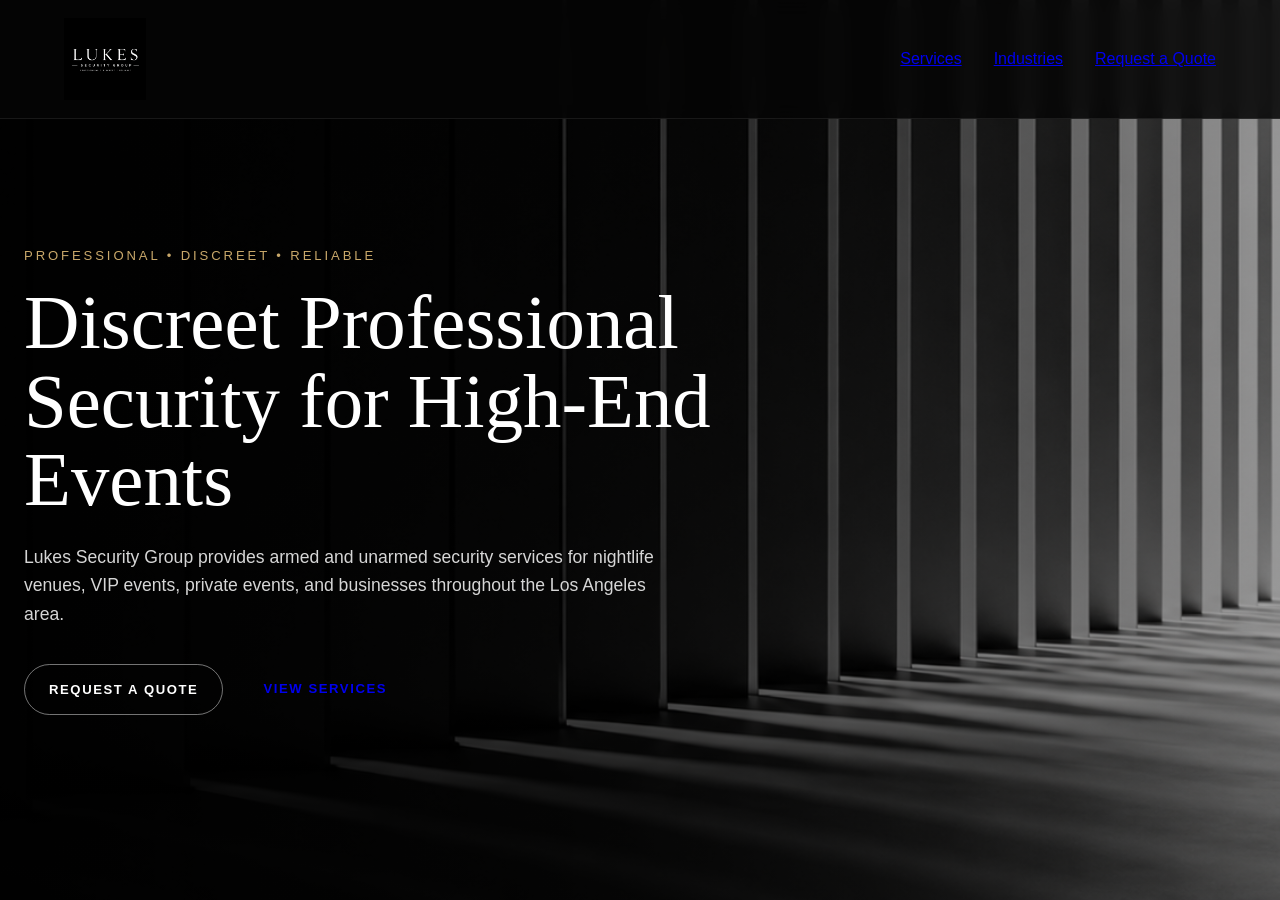
==== index.html @ a64146f7 "initial website setup" ====
<!DOCTYPE html>
<html lang="en">
    <head>
        <meta charset = "UTF-8">
        <meta name="viewport"  content="width= device-width, initial-scale=1.0">

        <title>Lukes Security Group | Professional Security Services</title>

        <link rel = "stylesheet" href="css/styles.css">
    </head>
    <body>
        <header class="site-header">
        <nav class ="navbar">
            <a href ="#" class="logo-link">
                <img src="assets/LSG.png" alt ="Lukes Security Group Logo" class="logo">
            </a>

            <ul class = "nav-links">
                <li><a href="#services">Services</a></li> 
                <li><a href ="#industries">Industries</a></li>
                <li><a href="#quote">Request a Quote</a></li>
            </ul>
        </nav>
    </header>
    <main>
        <section class="hero">
            <div class="hero-overlay"></div>
            
            <div class = "hero-content">
                <p class ="hero-label">Professional • Discreet • Reliable</p>

                <h1>Discreet Professional Security for High-End Events</h1>

                <p class="hero-description">
                    Lukes Security Group provides armed and unarmed security services for nightlife venues,
                    VIP events, private events, and businesses throughout the Los Angeles area.
                </p>
                <div class="hero-buttons">
                    <a href="#quote" class ="btn btn-primary">Request a Quote</a>
                    <a href="#services" class="btn btn-secondary">View Services</a>
                </div>
            </div>
        </section>
    </main>
    </body>
</html>
---- css/styles.css ----
/* reset default browser spacing to control layout */

*{
    margin: 0;
    padding: 0;
    box-sizing: border-box;
}

/* make scrolling smoother when clicking nav links*/
html{
    scroll-behavior: smooth;
}

/*main page styling*/
body{
    font-family: Arial, Helvetica, sans-serif;
    background-color: #050505;
    color: #ffffff;
    line-height: 1.6;
}

/*top nav area*/
.site-header{
    position: fixed;
    top: 0;
    left: 0;
    width: 100%;
    z-index: 100;
    background: rgba(5,5,5,0.85);
    backdrop-filter: blur(10px);
    border-bottom: 1px solid rgba(255,255,255, 0.08);
}

/*center and spaces out the navbar content*/
.navbar{
    max-width: 1200px;
    margin:0 auto;
    padding: 18px 24px;
    display:flex;
    align-items: center;
    justify-content: space-between;
}

/*logo image sizing*/
.logo{
    width:82px;
    height: auto;
    display: block;
}

/*remove underline from logo link*/
.logo-link{
    text-decoration: none;
}

/*nav list layout*/
.nav-links{
    list-style: none;
    display: flex;
    align-items: center;
    gap: 32px;
}

/*nav link styling*/
.nav-link a{
    color: #f5f5f5;
    text-decoration: none;
    font-size: 0.9rem;
    letter-spacing: 0.08em;
    text-transform: uppercase;
    transition: color 0.3s ease;
}

/*changes nav link color when hovered*/
.nav-links a:hover{
    color: #c9a86a;
}

/*main hero section*/
.hero{
    min-height: 100vh;
    position:relative;
    display: flex;
    align-items: center;
    background-image: url("../assets/LSGbanner.png");
    background-size: cover;
    background-position: center;
    overflow: hidden;
}

/*dark overlay to make text readable*/
.hero-overlay{
    position: absolute;
    inset: 0;
    background: 
    linear-gradient(
        90deg,
        rgba(0,0,0,0.92)0%,
        rgba(0,0,0,0.75) 45%,
        rgba(0,0,0,0.35)100%
    );
    z-index: 1;
}

/*text content inside the hero*/
.hero-content{
    position: relative;
    z-index: 2;
    max-width: 760px;
    padding: 140px 24px 80px;
    margin-bottom: max(24px, calc((100vw -1200px) /2));
}

/* a small label above headline */
.hero-label{
    color: #c9a86a;
    text-transform: uppercase;
    letter-spacing: 0.22em;
    font-size: 0.82rem;
    margin-bottom: 18px;
}

/*main headline*/
.hero h1{
    font-family: Georgia, 'Times New Roman', Times, serif;
    font-size: clamp(2.7rem, 6vw, 5.8rem);
    line-height: 1.02;
    font-weight: 500;
    margin-bottom:24px;
    max-width: 850px;
}

/*short description under headline*/
.hero-description{
    color: #d6d6d6;
    font-size: 1.1rem;
    max-width: 650px;
    margin-bottom: 36px;
}

/*button container */
.hero-buttons{
    display:flex;
    flex-wrap: wrap;
    gap: 16px;
}

/*shared button stying */
.btn{
    display: inline-block;
    padding:14px 24px;
    border-radius:999px;
    text-decoration: none;
    text-transform: uppercase;
    letter-spacing: 0.12em;
    font-size: 0.82rem;
    font-weight: 700;
    transition: all 0.3s ease;
}

/*main gold button*/
.btn-primary{
    background-color: transparent;
    color: #ffffff;
    border: 1px solid rgba(255,255,255, 0.45);
}

/* hover effect for main button */
.btn-primary:hover{
    background-color: #ffffff;
    border-color: #ffffff;
}

/*hover effect for second button */
.btn-primary:hover{
    background-color: #c9a86a;
    color: #c9a86a
}

/*mobile responsiveness(tablet and phone adjustments)*/
@media (max-width: 768px){
    .navbar{
        padding: 14px 18px;
    }

    .logo{
        width: 72px;
    }

    .nav-link{
        display:none;
    }

    .hero{
        background-position: center right;;
    }

    .hero-content{
        padding: 130px 20px 70px;
        margin-left: 0;
    }

    .hero-label{
        font-size: 0.72rem;
        letter-spacing: 0.18em;
    }

    .hero-description{
        font-size: 1rem;
    }

    .hero-buttons{
        flex-direction: column;
        align-items: flex-start;
    }

    .btn{
        width: 100%;
        max-width: 280px;
        text-align: center;
    }
}
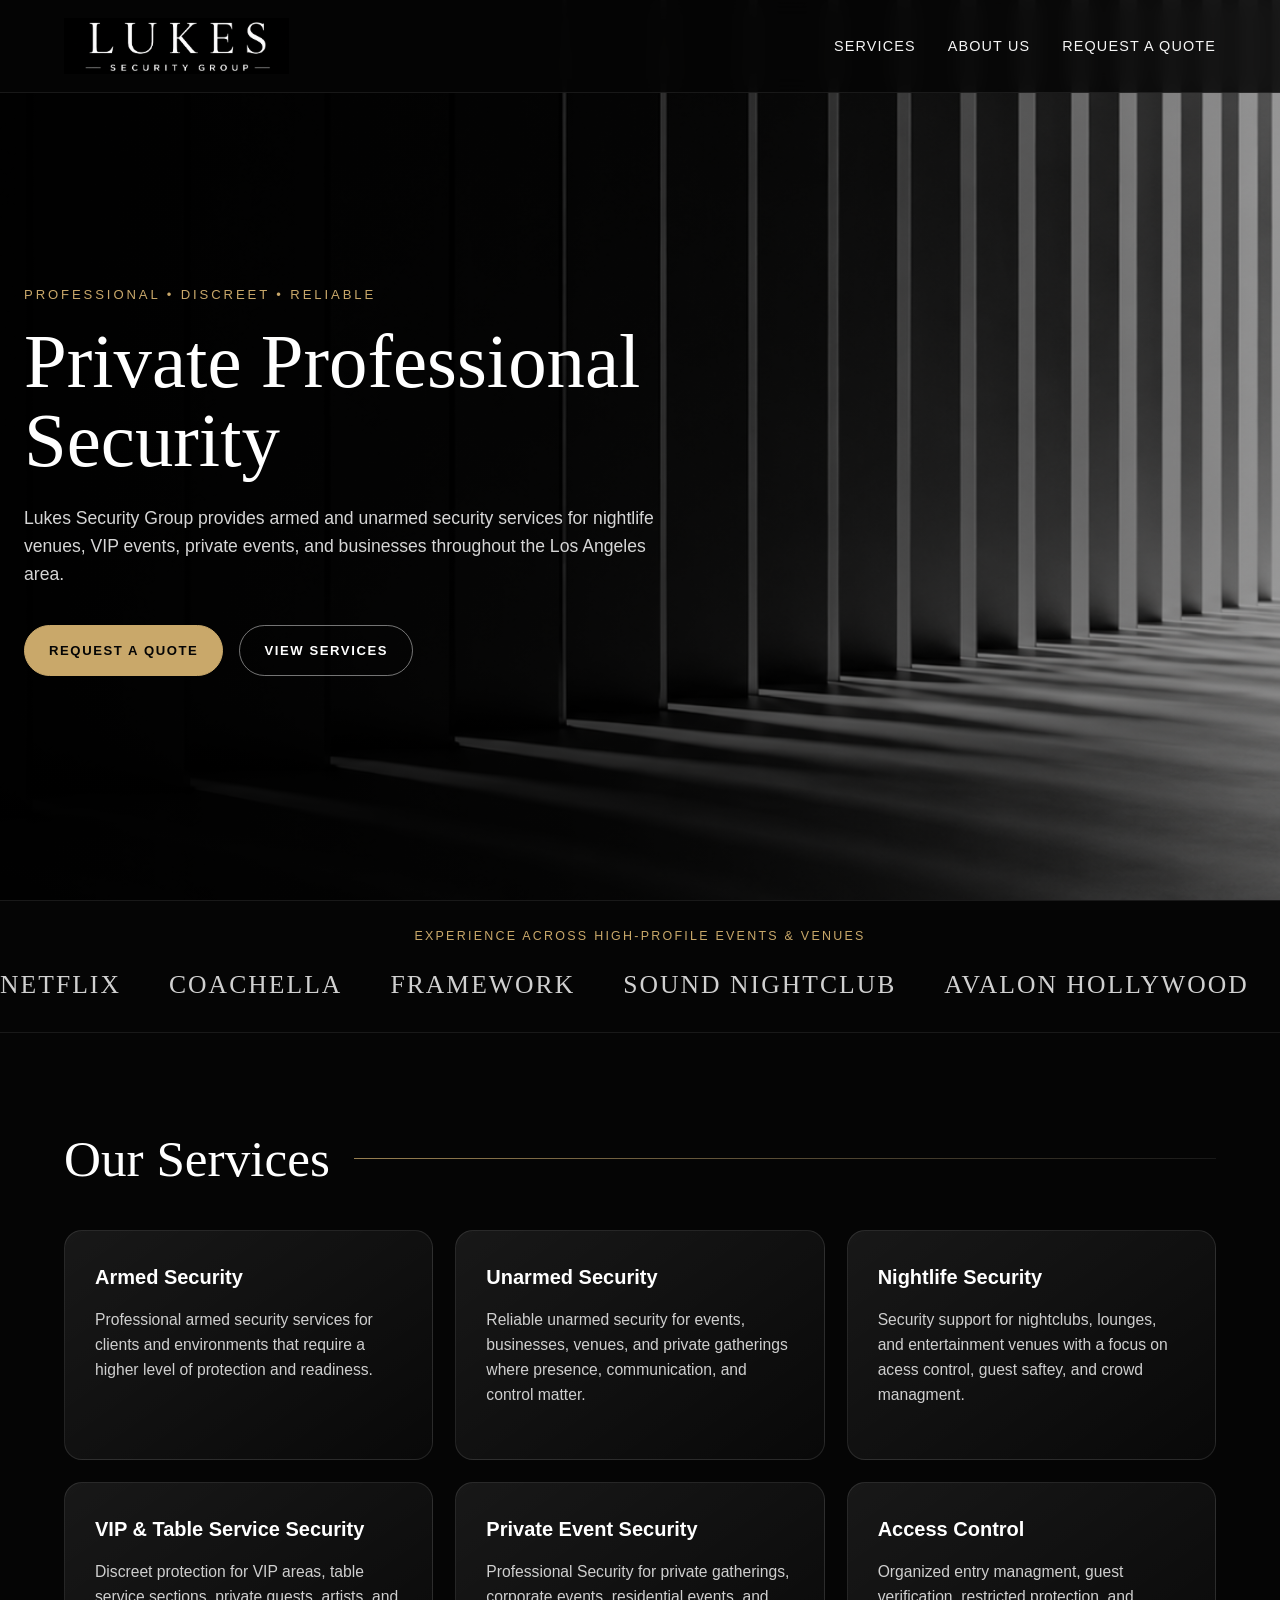
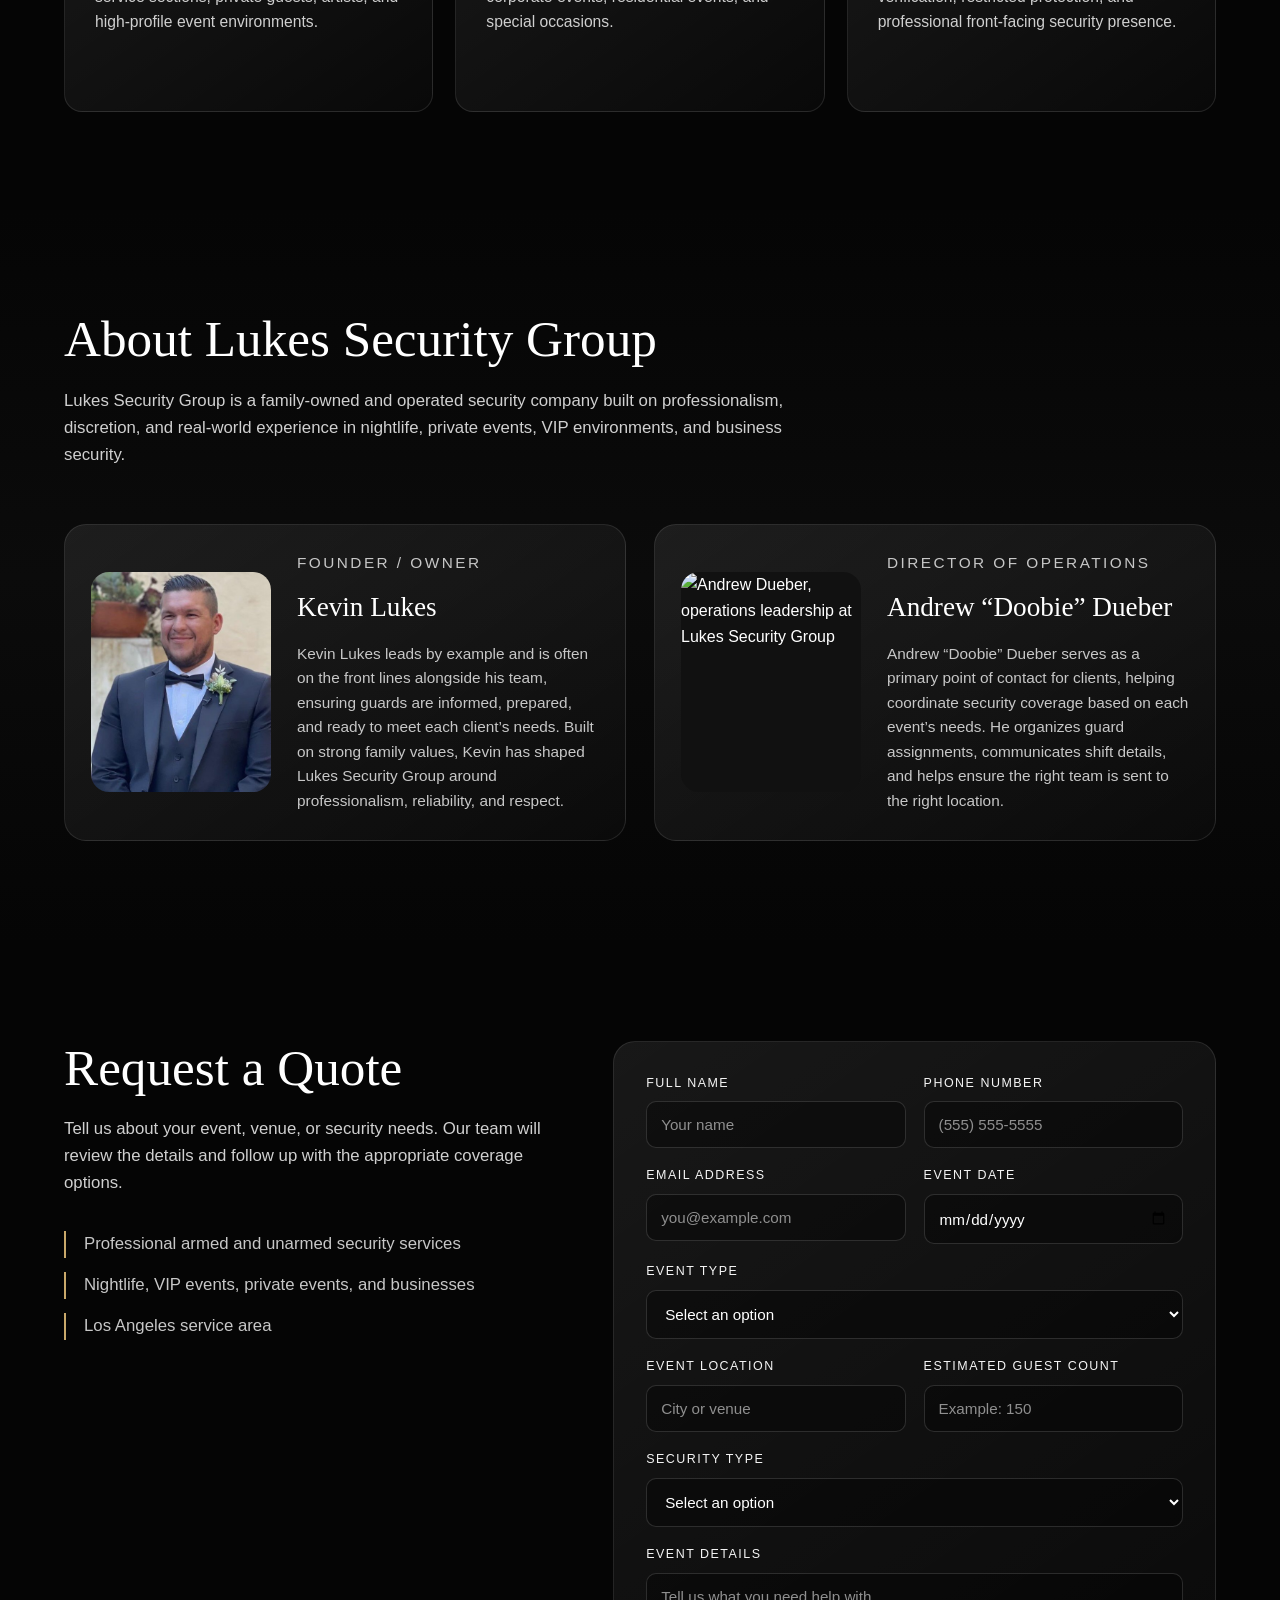
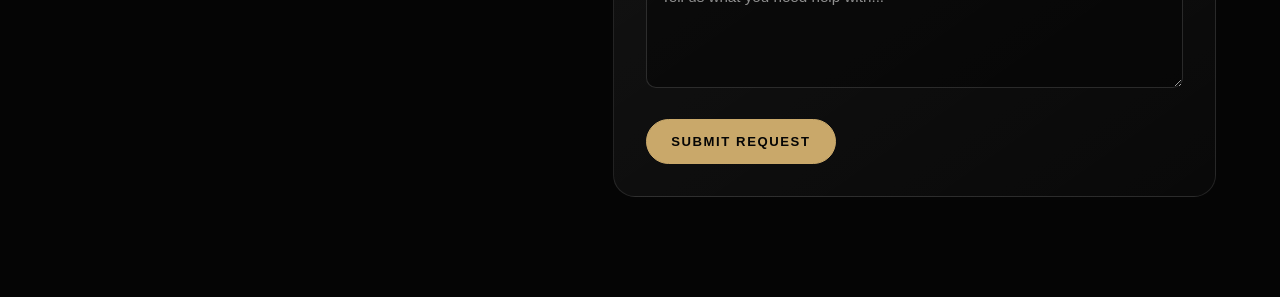
==== commit c74a0692: "update" ====
--- a/index.html
+++ b/index.html
@@ -2,7 +2,7 @@
 <html lang="en">
     <head>
         <meta charset = "UTF-8">
-        <meta name="viewport"  content="width= device-width, initial-scale=1.0">
+        <meta name="viewport" content="width=device-width, initial-scale=1.0">
 
         <title>Lukes Security Group | Professional Security Services</title>
 
@@ -17,7 +17,7 @@
 
             <ul class = "nav-links">
                 <li><a href="#services">Services</a></li> 
-                <li><a href ="#industries">Industries</a></li>
+                <li><a href ="#about">About Us</a></li>
                 <li><a href="#quote">Request a Quote</a></li>
             </ul>
         </nav>
@@ -29,7 +29,7 @@
             <div class = "hero-content">
                 <p class ="hero-label">Professional • Discreet • Reliable</p>
 
-                <h1>Discreet Professional Security for High-End Events</h1>
+                <h1>Private Professional Security</h1>
 
                 <p class="hero-description">
                     Lukes Security Group provides armed and unarmed security services for nightlife venues,
@@ -41,6 +41,214 @@
                 </div>
             </div>
         </section>
+
+        <section class="experience-strip" aria-label="experience across high-profile events and venues">
+            <div class="experience-container">
+                <p class="experience-label">experience Across High-Profile Events & Venues</p>
+                <div class="experience-marquee">
+                    <div class="experience-track">
+                        <span>Netflix</span>
+                        <span>Coachella</span>
+                        <span>Framework</span>
+                        <span>Sound Nightclub</span>
+                        <span>Avalon Hollywood</span>
+                        <span>Spotlight</span>
+                        <span>DAZN FightClub</span>
+                        
+                        <span>Netflix</span>
+                        <span>Coachella</span>
+                        <span>Framework</span>
+                        <span>Sound Nightclub</span>
+                        <span>Avalon Hollywood</span>
+                        <span>Spotlight</span>
+                    </div>
+                </div>
+            </div>
+        </section>
+
+        <section class="services-section" id="services">
+            <div class="section-container">
+                <div class="services-heading">
+                    <h2>Our Services</h2>
+                </div>
+
+            <div class="services-grid">
+                <article class="service-card">
+                <h3>Armed Security</h3>
+            <p>
+                Professional armed security services for clients and environments that require a higher level of protection and readiness.
+            </p>
+            </article>
+                <article class="service-card">
+                    <h3>Unarmed Security</h3>
+                    <p>
+                        Reliable unarmed security for events, businesses, venues, and private gatherings
+                        where presence, communication, and control matter.
+                    </p>
+            </article>
+                <article class="service-card">
+                    <h3>Nightlife Security</h3>
+                    <p>
+                        Security support for nightclubs, lounges, and entertainment venues with a focus 
+                        on acess control, guest saftey, and crowd managment.
+                    </p>
+            </article>
+            <article class="service-card">
+                <h3>VIP & Table Service Security</h3>
+                <p>
+                    Discreet protection for VIP areas, table service sections, private guests,
+                    artists, and high-profile event environments.
+                </p>
+            </article>
+            <article class="service-card">
+                <h3>Private Event Security</h3>
+                <p>
+                    Professional Security for private gatherings, corporate events, residential events,
+                    and special occasions.
+                </p>
+            </article>
+            <article class="service-card">
+                <h3>Access Control</h3>
+                <p>
+                    Organized entry managment, guest verification, restricted protection,
+                    and professional front-facing security presence.
+                </p>
+            </article>
+            </div>
+        </section>
+
+        <section class="about-section" id="about">
+            <div class="section-container">
+                <div class="about-heading">
+                    <h2>About Lukes Security Group</h2>
+                    <p>
+                        Lukes Security Group is a family-owned and operated security company built on professionalism,
+                        discretion, and real-world experience in nightlife, private events, VIP environments, and business security.
+                    </p>
+                </div>
+
+                <div class="team-grid">
+                    <article class="team-card">
+                        <div class="team-image">
+                            <img src="assets/kevin_lukes.jpg" alt="Kevin Lukes, founder of Lukes Security Group">
+                        </div>
+
+                        <div class="team-info">
+                            <p class="team-role">Founder / Owner</p>
+                            <h3>Kevin Lukes</h3>
+                            <p>
+                                Kevin Lukes leads by example and is often on the front lines alongside his team,
+                                ensuring guards are informed, prepared, and ready to meet each client’s needs.
+                                Built on strong family values, Kevin has shaped Lukes Security Group around
+                                professionalism, reliability, and respect.
+                            </p>
+                        </div>
+                    </article>
+
+                    <article class="team-card">
+                        <div class="team-image">
+                            <img src="assets/andrew_Dueber.jpg" alt="Andrew Dueber, operations leadership at Lukes Security Group">
+                        </div>
+
+                        <div class="team-info">
+                            <p class="team-role">Director of Operations</p>
+                            <h3>Andrew “Doobie” Dueber</h3>
+                            <p>
+                                Andrew “Doobie” Dueber serves as a primary point of contact for clients, helping coordinate
+                                security coverage based on each event’s needs. He organizes guard assignments, communicates
+                                shift details, and helps ensure the right team is sent to the right location.
+                            </p>
+                        </div>
+                    </article>
+                </div>
+            </div>
+        </section>
+        <section class="quote-section" id="quote">
+            <div class="section-container quote-container">
+                <div class="quote-content">
+                    <h2>Request a Quote</h2>
+
+                    <p>
+                        Tell us about your event, venue, or security needs. Our team will review the details
+                        and follow up with the appropriate coverage options.
+                    </p>
+
+                    <div class="quote-details">
+                        <p>Professional armed and unarmed security services</p>
+                        <p>Nightlife, VIP events, private events, and businesses</p>
+                        <p>Los Angeles service area</p>
+                    </div>
+                </div>
+
+                <form class="quote-form">
+                    <div class="form-row">
+                        <div class="form-group">
+                            <label for="name">Full Name</label>
+                            <input type="text" id="name" name="name" placeholder="Your name">
+                        </div>
+
+                        <div class="form-group">
+                            <label for="phone">Phone Number</label>
+                            <input type="tel" id="phone" name="phone" placeholder="(555) 555-5555">
+                        </div>
+                    </div>
+
+                    <div class="form-row">
+                        <div class="form-group">
+                            <label for="email">Email Address</label>
+                            <input type="email" id="email" name="email" placeholder="you@example.com">
+                        </div>
+
+                        <div class="form-group">
+                            <label for="event-date">Event Date</label>
+                            <input type="date" id="event-date" name="event-date">
+                        </div>
+                    </div>
+
+                    <div class="form-group">
+                        <label for="event-type">Event Type</label>
+                        <select id="event-type" name="event-type">
+                            <option value="">Select an option</option>
+                            <option value="nightlife">Nightlife / Venue Security</option>
+                            <option value="vip">VIP / Table Service Security</option>
+                            <option value="private-event">Private Event</option>
+                            <option value="business">Business Security</option>
+                            <option value="festival">Festival / Large Event</option>
+                            <option value="other">Other</option>
+                        </select>
+                    </div>
+
+                    <div class="form-row">
+                        <div class="form-group">
+                            <label for="location">Event Location</label>
+                            <input type="text" id="location" name="location" placeholder="City or venue">
+                        </div>
+
+                        <div class="form-group">
+                            <label for="guest-count">Estimated Guest Count</label>
+                            <input type="number" id="guest-count" name="guest-count" placeholder="Example: 150">
+                        </div>
+                    </div>
+
+                    <div class="form-group">
+                        <label for="security-type">Security Type</label>
+                        <select id="security-type" name="security-type">
+                            <option value="">Select an option</option>
+                            <option value="armed">Armed Security</option>
+                            <option value="unarmed">Unarmed Security</option>
+                            <option value="unsure">Not Sure Yet</option>
+                        </select>
+                    </div>
+
+                    <div class="form-group">
+                        <label for="message">Event Details</label>
+                        <textarea id="message" name="message" rows="5" placeholder="Tell us what you need help with..."></textarea>
+                    </div>
+
+                    <button type="submit" class="btn btn-primary form-button">Submit Request</button>
+                </form>
+            </div>
+        </section>
     </main>
     </body>
 </html>
--- a/css/styles.css
+++ b/css/styles.css
@@ -43,7 +43,7 @@
 
 /*logo image sizing*/
 .logo{
-    width:82px;
+    width:225px;
     height: auto;
     display: block;
 }
@@ -54,7 +54,7 @@
 }
 
 /*nav list layout*/
-.nav-links{
+.nav-links {
     list-style: none;
     display: flex;
     align-items: center;
@@ -62,7 +62,7 @@
 }
 
 /*nav link styling*/
-.nav-link a{
+.nav-links  a{
     color: #f5f5f5;
     text-decoration: none;
     font-size: 0.9rem;
@@ -72,7 +72,7 @@
 }
 
 /*changes nav link color when hovered*/
-.nav-links a:hover{
+.nav-links  a:hover{
     color: #c9a86a;
 }
 
@@ -108,7 +108,7 @@
     z-index: 2;
     max-width: 760px;
     padding: 140px 24px 80px;
-    margin-bottom: max(24px, calc((100vw -1200px) /2));
+    margin-left: max(24px, calc((100vw -1200px) /2));
 }
 
 /* a small label above headline */
@@ -160,6 +160,13 @@
 
 /*main gold button*/
 .btn-primary{
+    background-color: #c9a86a;
+    color: #050505;
+    border: 1px solid #c9a86a;
+}
+
+/* seconday outline button*/
+.btn-secondary{
     background-color: transparent;
     color: #ffffff;
     border: 1px solid rgba(255,255,255, 0.45);
@@ -172,7 +179,7 @@
 }
 
 /*hover effect for second button */
-.btn-primary:hover{
+.btn-secondary:hover{
     background-color: #c9a86a;
     color: #c9a86a
 }
@@ -187,7 +194,7 @@
         width: 72px;
     }
 
-    .nav-link{
+    .nav-links{
         display:none;
     }
 
@@ -219,4 +226,427 @@
         max-width: 280px;
         text-align: center;
     }
+
+    .section-container{
+        padding: 76px 20px;
+    }
+
+    .services-heading {
+        align-items: flex-start;
+    }   
+
+    .services-heading::after {
+        display: none;
+    }
+
+    .services-grid{
+        grid-template-columns: 1fr;
+    }
+
+    .service-card{
+        min-height: auto;
+        padding: 24px;
+    }
+
+        .experience-container {
+        padding: 22px 0;
+    }
+
+    .experience-label {
+        padding: 0 20px;
+        font-size: 0.68rem;
+        letter-spacing: 0.14em;
+    }
+
+    .experience-track {
+        gap: 32px;
+        animation-duration: 22s;
+    }
+
+    .team-grid {
+        grid-template-columns: 1fr;
+    }
+
+    .team-card {
+        grid-template-columns: 1fr;
+    }
+
+    .team-image {
+        width: 100%;
+        height: 320px;
+    }
+    
+    .quote-container {
+    grid-template-columns: 1fr;
+    gap: 36px;
+    }
+
+    .quote-form {
+        padding: 24px;
+    }
+
+    .form-row {
+        grid-template-columns: 1fr;
+        gap: 0;
+    }
+}
+
+/* reusable section spacing*/
+.section-container{
+    max-width: 1200px;
+    margin: 0 auto;
+    padding: 100px 24px;
+}
+
+/*service section background*/
+.services-section{
+    background-color: #050505;
+}
+
+/*heading area for major sections*/
+.sectionheading{
+    max-width: 760px;
+    margin-bottom: 56px;
+}
+
+/*small gold label above section headings*/
+.services-heading {
+    margin-bottom: 46px;
+    display: flex;
+    align-items: center;
+    gap: 24px;
+}
+
+/*large service heading*/
+.services-heading h2 {
+    font-family: Georgia, "Times New Roman", serif;
+    font-size: clamp(2.5rem, 4vw, 4.6rem);
+    line-height: 1;
+    font-weight: 500;
+    white-space: nowrap;
+}
+
+/*service setion*/
+.services-heading::after {
+    content: "";
+    height: 1px;
+    flex: 1;
+    background: linear-gradient(
+        90deg,
+        rgba(201, 168, 106, 0.75),
+        rgba(255, 255, 255, 0.08)
+    );
+}
+
+/*grid layout for service cards*/
+.services-grid{
+    display: grid;
+    grid-template-columns: repeat(3,1fr);
+    gap: 22px;
+}
+
+/*individual service card*/
+.service-card{
+    min-height: 230px;
+    padding: 30px;
+    background:
+        linear-gradient(
+            145deg,
+            rgba(255,255,255,0.08),
+            rgba(255,255,255,0.02)
+        );
+    border: 1px solid rgba(255,255,255,0.1);
+    border-radius: 18px;
+    transition: transform 0.3s ease, border-color 0.3s ease, background 0.3s ease;
+}
+
+/*service card hover efffect*/
+.service-card:hover{
+    transform: translateY(-6px);
+    border-color: rgba(201,168,106,0.55);
+    background:
+        linear-gradient(
+            145deg,
+            rgba(201,168,106,0.14),
+            rgba(255,255,255,0.03)
+        );
+}
+
+/*service card title*/
+.service-card h3{
+    font-size: 1.25rem;
+    margin-bottom: 14px;
+}
+
+/*service card parahraph*/
+.service-card p{
+    color:#cfcfcf;
+    font-size: 0.98rem;
+}
+
+/*experience strip below  our hero */
+.experience-strip {
+    background-color: #050505;
+    border-top: 1px solid rgba(255, 255, 255, 0.08);
+    border-bottom: 1px solid rgba(255, 255, 255, 0.08);
+    overflow: hidden;
+}
+
+/*holds the strip content */
+.experience-container {
+    padding: 26px 0;
+}
+
+/*small label above the moving names*/
+.experience-label {
+    color: #c9a86a;
+    text-align: center;
+    text-transform: uppercase;
+    letter-spacing: 0.18em;
+    font-size: 0.78rem;
+    margin-bottom: 18px;
+}
+
+/*visible window for the scrolling text*/
+.experience-marquee {
+    overflow: hidden;
+    white-space: nowrap;
+}
+
+/*moving row of names*/
+.experience-track {
+    display: inline-flex;
+    gap: 48px;
+    animation: scrollExperience 28s linear infinite;
+}
+
+/*individual names*/
+.experience-track span {
+    color: #f2f2f2;
+    font-family: Georgia, "Times New Roman", serif;
+    font-size: clamp(1.15rem, 2vw, 1.7rem);
+    letter-spacing: 0.08em;
+    text-transform: uppercase;
+    opacity: 0.86;
+}
+
+/*animation that moves the row left*/
+@keyframes scrollExperience {
+    from {
+        transform: translateX(0);
+    }
+
+    to {
+        transform: translateX(-50%);
+    }
+}
+
+/*about section */
+.about-section {
+    background:
+        linear-gradient(
+            180deg,
+            #050505 0%,
+            #0b0b0b 50%,
+            #050505 100%
+        );
+}
+
+/*about heading */
+.about-heading {
+    max-width: 820px;
+    margin-bottom: 56px;
+}
+
+.about-heading h2 {
+    font-family: Georgia, "Times New Roman", serif;
+    font-size: clamp(2.5rem, 4vw, 4.6rem);
+    line-height: 1.05;
+    font-weight: 500;
+    margin-bottom: 22px;
+}
+
+.about-heading p {
+    color: #d0d0d0;
+    font-size: 1.05rem;
+    max-width: 760px;
+}
+
+/*team card layout*/
+.team-grid {
+    display: grid;
+    grid-template-columns: repeat(2, 1fr);
+    gap: 28px;
+}
+
+/*individual team card */
+.team-card {
+    display: grid;
+    grid-template-columns: 180px 1fr;
+    gap: 26px;
+    align-items: center;
+    padding: 26px;
+    border-radius: 22px;
+    background:
+        linear-gradient(
+            145deg,
+            rgba(255, 255, 255, 0.08),
+            rgba(255, 255, 255, 0.02)
+        );
+    border: 1px solid rgba(255, 255, 255, 0.1);
+}
+
+/*person image box*/
+.team-image {
+    width: 180px;
+    height: 220px;
+    border-radius: 18px;
+    overflow: hidden;
+    background-color: #111111;
+}
+
+/*person image*/
+.team-image img {
+    width: 100%;
+    height: 100%;
+    object-fit: cover;
+    display: block;
+}
+
+/*role label */
+.team-role {
+    color: #c9a86a;
+    text-transform: uppercase;
+    letter-spacing: 0.16em;
+    font-size: 0.72rem;
+    margin-bottom: 10px;
+}
+
+/*person name*/
+.team-info h3 {
+    font-family: Georgia, "Times New Roman", serif;
+    font-size: 1.7rem;
+    font-weight: 500;
+    margin-bottom: 12px;
+}
+
+/*person description*/
+.team-info p {
+    color: #c7c7c7;
+    font-size: 0.96rem;
+}
+
+/*quote section*/
+.quote-section {
+    background-color: #050505;
+}
+
+/*two-column quote layout*/
+.quote-container {
+    display: grid;
+    grid-template-columns: 0.9fr 1.1fr;
+    gap: 56px;
+    align-items: start;
+}
+
+/*quote text area*/
+.quote-content h2 {
+    font-family: Georgia, "Times New Roman", serif;
+    font-size: clamp(2.5rem, 4vw, 4.6rem);
+    line-height: 1.05;
+    font-weight: 500;
+    margin-bottom: 22px;
+}
+
+.quote-content p {
+    color: #d0d0d0;
+    font-size: 1.05rem;
+    max-width: 620px;
+}
+
+/*small supporting points under quote intro */
+.quote-details {
+    margin-top: 34px;
+    display: grid;
+    gap: 14px;
+}
+
+.quote-details p {
+    padding-left: 18px;
+    border-left: 2px solid #c9a86a;
+    color: #c7c7c7;
+}
+
+/*form container*/
+.quote-form {
+    padding: 32px;
+    border-radius: 22px;
+    background:
+        linear-gradient(
+            145deg,
+            rgba(255, 255, 255, 0.08),
+            rgba(255, 255, 255, 0.02)
+        );
+    border: 1px solid rgba(255, 255, 255, 0.1);
+}
+
+/*two-column rows inside the form*/
+.form-row {
+    display: grid;
+    grid-template-columns: repeat(2, 1fr);
+    gap: 18px;
+}
+
+/*field wrapper*/
+.form-group {
+    margin-bottom: 18px;
+}
+
+/*field labels*/
+.form-group label {
+    display: block;
+    color: #f5f5f5;
+    font-size: 0.78rem;
+    text-transform: uppercase;
+    letter-spacing: 0.12em;
+    margin-bottom: 8px;
+}
+
+/*inputs, dropdowns, and text area*/
+.form-group input,
+.form-group select,
+.form-group textarea {
+    width: 100%;
+    padding: 14px 14px;
+    border-radius: 10px;
+    border: 1px solid rgba(255, 255, 255, 0.14);
+    background-color: rgba(0, 0, 0, 0.35);
+    color: #ffffff;
+    font-family: Arial, Helvetica, sans-serif;
+    font-size: 0.95rem;
+    outline: none;
+}
+
+/*placeholder text */
+.form-group input::placeholder,
+.form-group textarea::placeholder {
+    color: #8f8f8f;
+}
+
+/*focus effect when clicking a field */
+.form-group input:focus,
+.form-group select:focus,
+.form-group textarea:focus {
+    border-color: rgba(201, 168, 106, 0.8);
+}
+
+/*makes textarea resize only vertically */
+.form-group textarea {
+    resize: vertical;
+}
+
+/*submit button spacing*/
+.form-button {
+    margin-top: 6px;
+    cursor: pointer;
 }
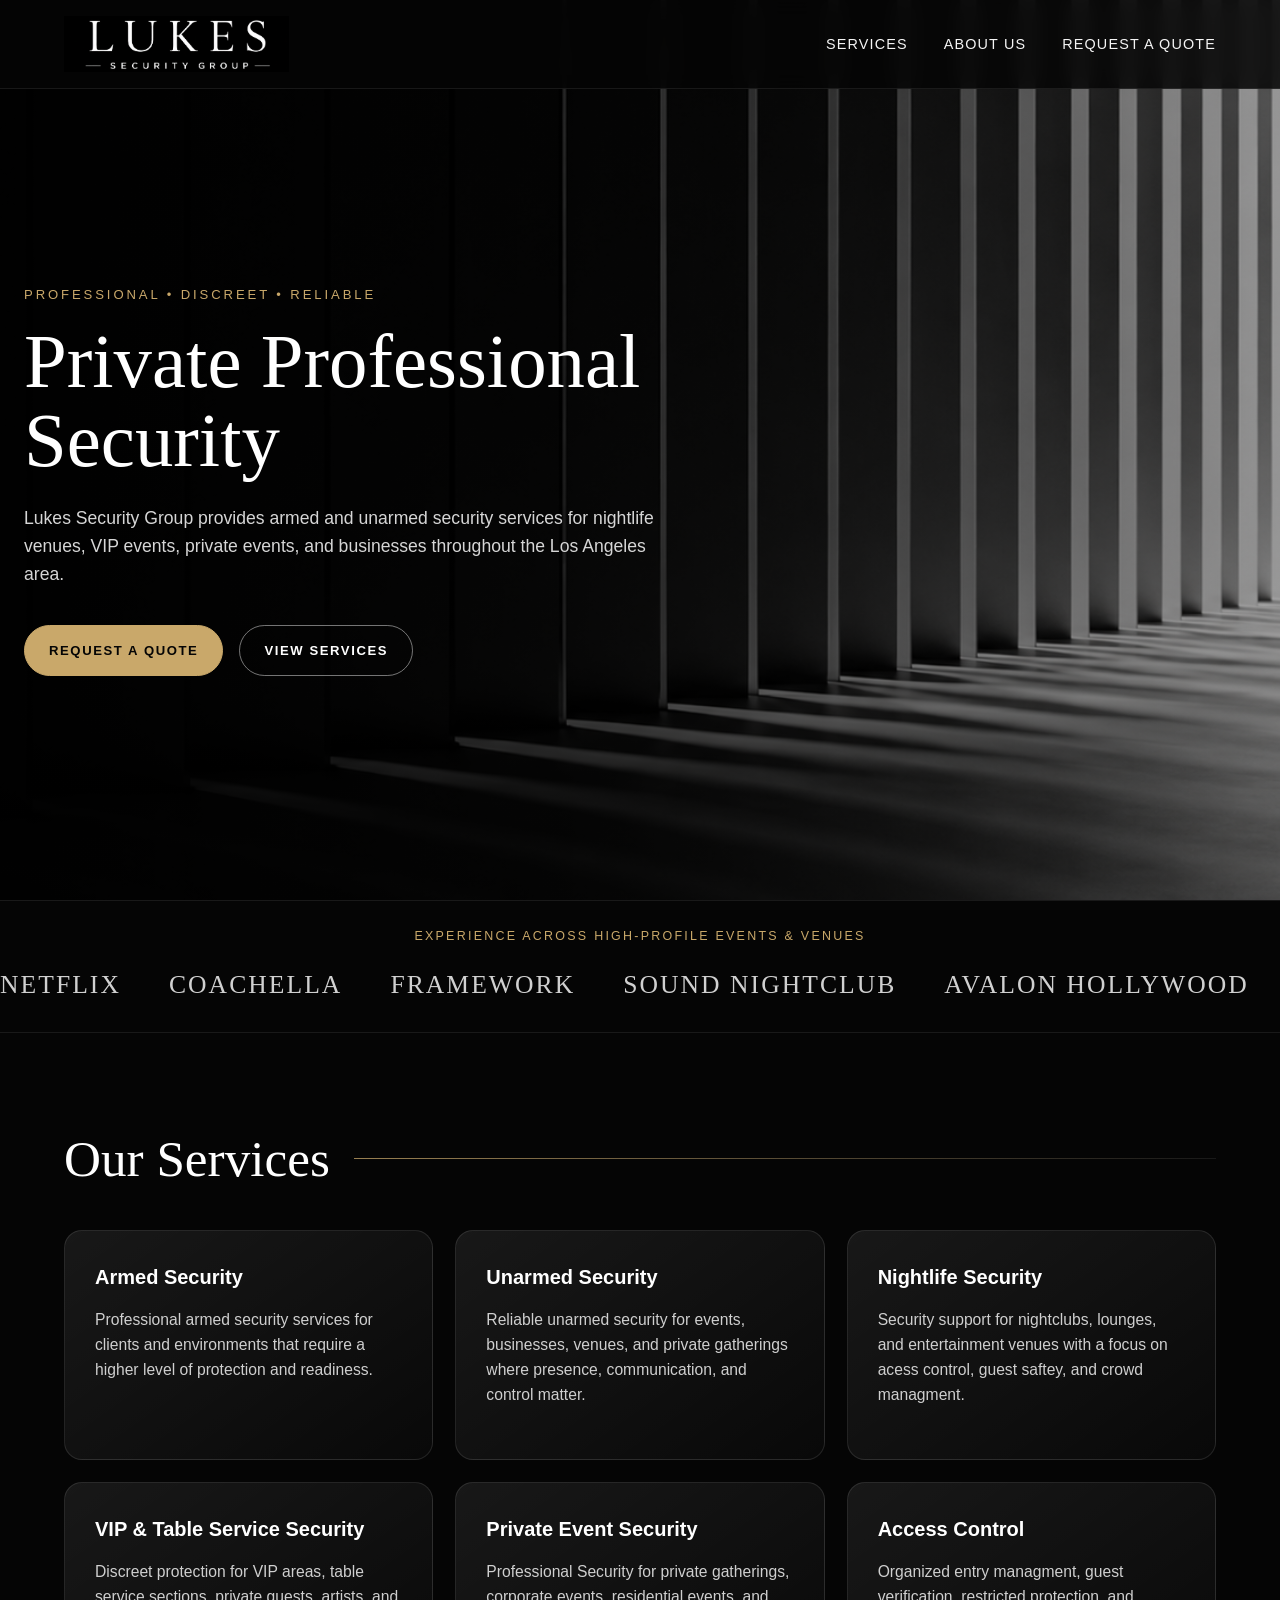
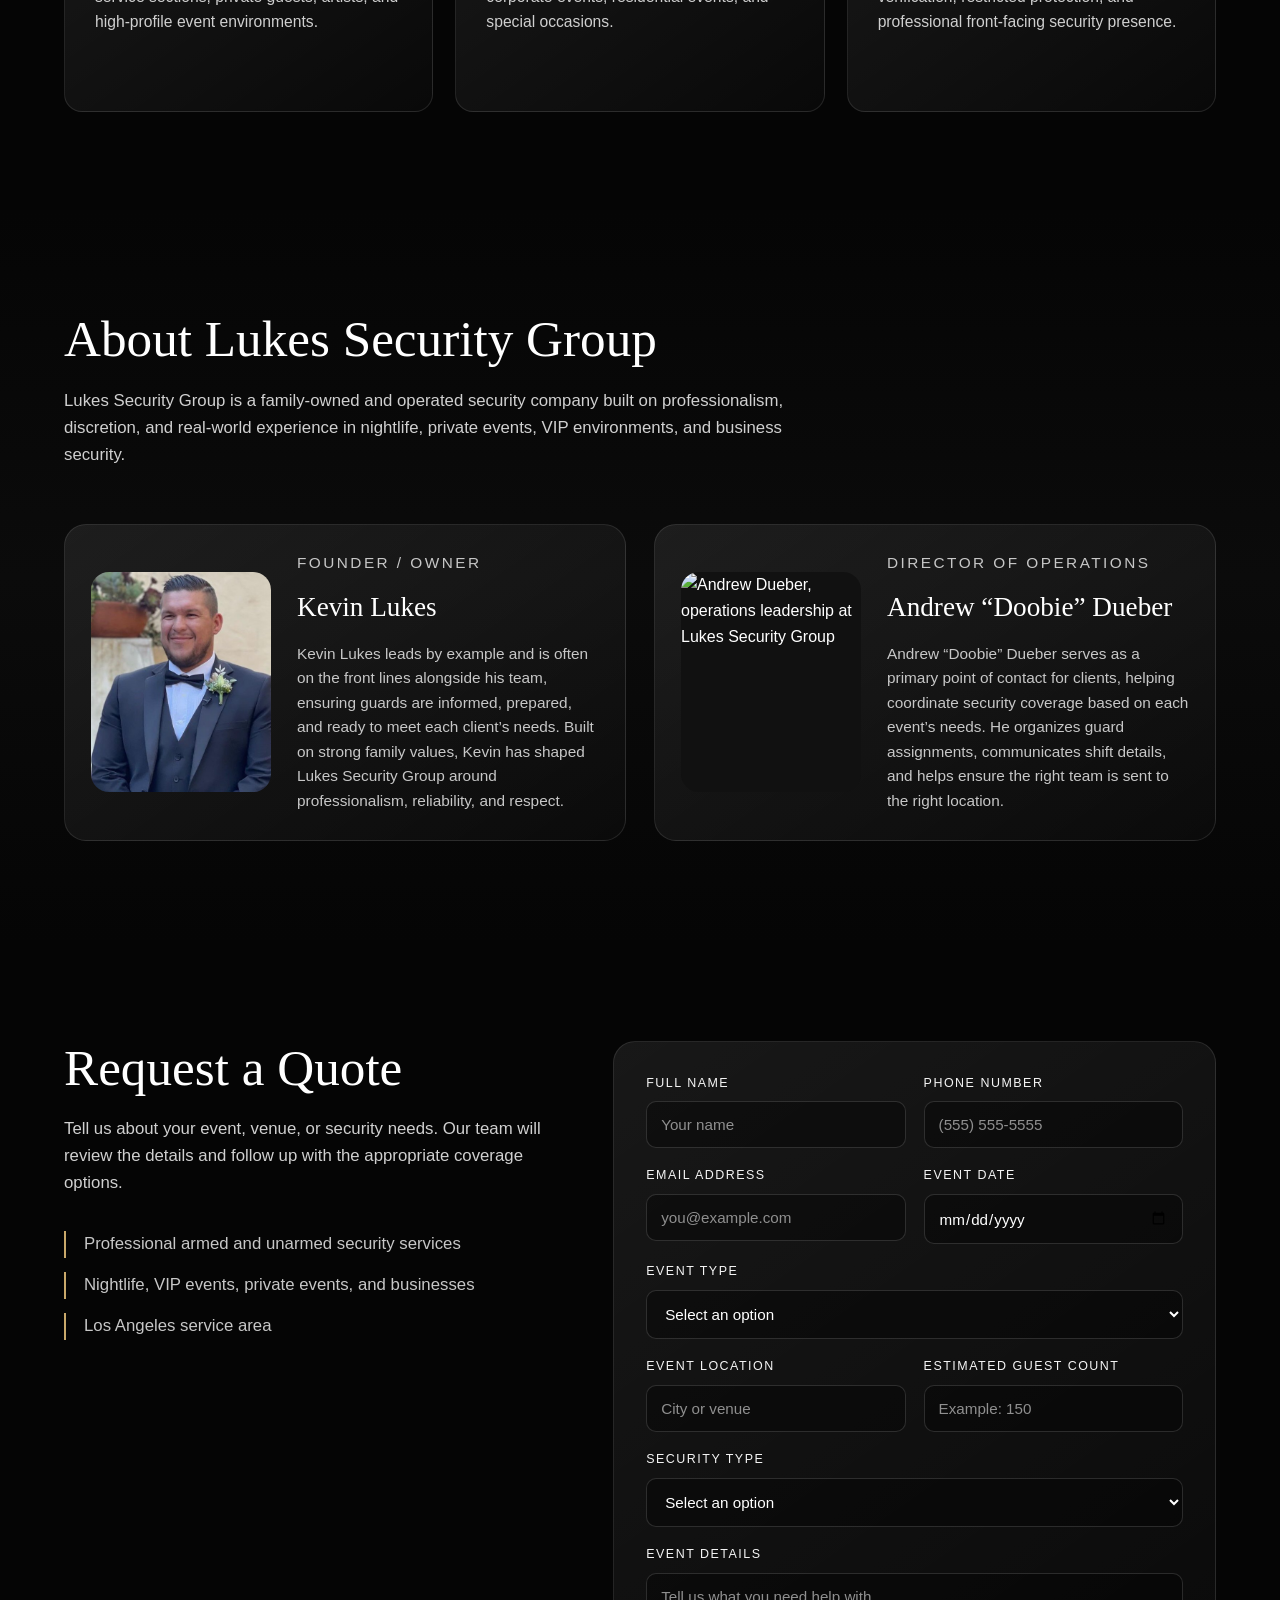
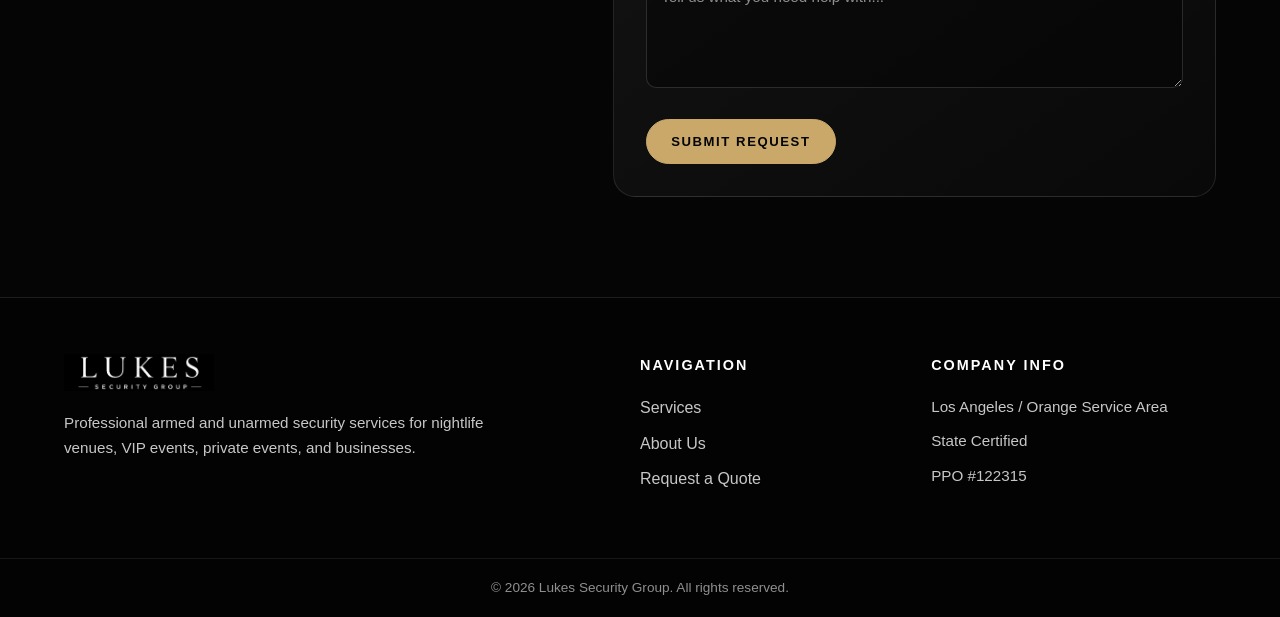
==== commit f3cf4e78: "update" ====
--- a/index.html
+++ b/index.html
@@ -249,6 +249,40 @@
                 </form>
             </div>
         </section>
+        <footer class="site-footer">
+            <div class="footer-container">
+                <div class="footer-brand">
+                    <img src="assets/LSG.png" alt="Lukes Security Group logo" class="footer-logo">
+
+                    <p>
+                        Professional armed and unarmed security services for nightlife venues,
+                        VIP events, private events, and businesses.
+                    </p>
+                </div>
+
+                <div class="footer-links">
+                    <h3>Navigation</h3>
+
+                    <ul>
+                        <li><a href="#services">Services</a></li>
+                        <li><a href="#about">About Us</a></li>
+                        <li><a href="#quote">Request a Quote</a></li>
+                    </ul>
+                </div>
+
+                <div class="footer-info">
+                    <h3>Company Info</h3>
+
+                    <p>Los Angeles / Orange Service Area</p>
+                    <p>State Certified</p>
+                    <p>PPO #122315</p>
+                </div>
+            </div>
+
+            <div class="footer-bottom">
+                <p>&copy; 2026 Lukes Security Group. All rights reserved.</p>
+            </div>
+        </footer>
     </main>
     </body>
 </html>
--- a/css/styles.css
+++ b/css/styles.css
@@ -35,7 +35,7 @@
 .navbar{
     max-width: 1200px;
     margin:0 auto;
-    padding: 18px 24px;
+    padding: 16px 24px;
     display:flex;
     align-items: center;
     justify-content: space-between;
@@ -58,7 +58,8 @@
     list-style: none;
     display: flex;
     align-items: center;
-    gap: 32px;
+    gap: 36px;
+    margin-left: auto;
 }
 
 /*nav link styling*/
@@ -649,4 +650,86 @@
 .form-button {
     margin-top: 6px;
     cursor: pointer;
+}
+
+/*footerf*/
+.site-footer {
+    background-color: #030303;
+    border-top: 1px solid rgba(255, 255, 255, 0.1);
+}
+
+/*main footer layout*/
+.footer-container {
+    max-width: 1200px;
+    margin: 0 auto;
+    padding: 56px 24px;
+    display: grid;
+    grid-template-columns: 1.5fr 0.7fr 0.8fr;
+    gap: 42px;
+}
+
+/*footer logo */
+.footer-logo {
+    width: 150px;
+    height: auto;
+    display: block;
+    margin-bottom: 20px;
+}
+
+/*footer paragraph text*/
+.footer-brand p,
+.footer-info p {
+    color: #c7c7c7;
+    font-size: 0.95rem;
+    max-width: 430px;
+}
+
+/*footer section headings*/
+.footer-links h3,
+.footer-info h3 {
+    color: #ffffff;
+    font-size: 0.9rem;
+    text-transform: uppercase;
+    letter-spacing: 0.14em;
+    margin-bottom: 18px;
+}
+
+/*footer nav list*/
+.footer-links ul {
+    list-style: none;
+}
+
+/*footer nav list items*/
+.footer-links li {
+    margin-bottom: 10px;
+}
+
+/*footer links*/
+.footer-links a {
+    color: #c7c7c7;
+    text-decoration: none;
+    transition: color 0.3s ease;
+}
+
+/* footer link hover*/
+.footer-links a:hover {
+    color: #c9a86a;
+}
+
+/*footer info spacing */
+.footer-info p {
+    margin-bottom: 10px;
+}
+
+/*bottom copyright strip */
+.footer-bottom {
+    padding: 18px 24px;
+    text-align: center;
+    border-top: 1px solid rgba(255, 255, 255, 0.08);
+}
+
+/*copyright text*/
+.footer-bottom p {
+    color: #8f8f8f;
+    font-size: 0.85rem;
 }
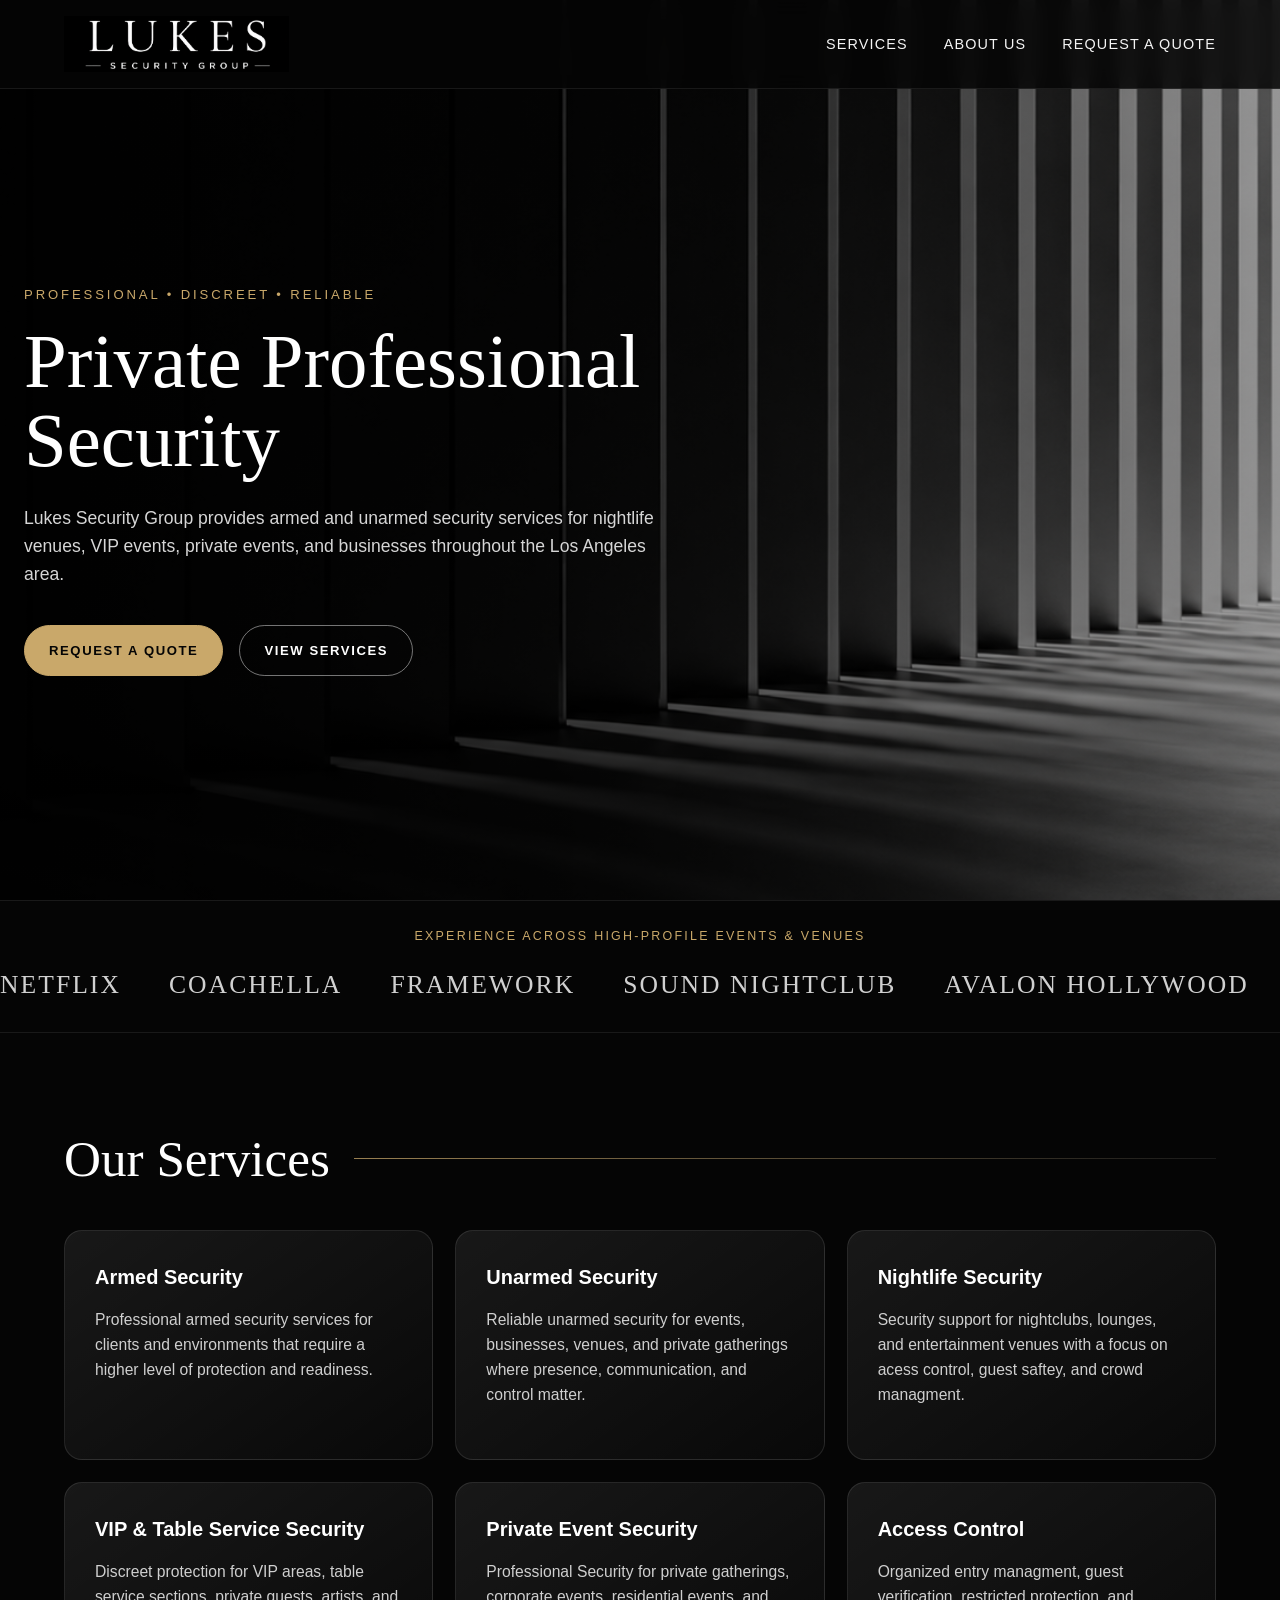
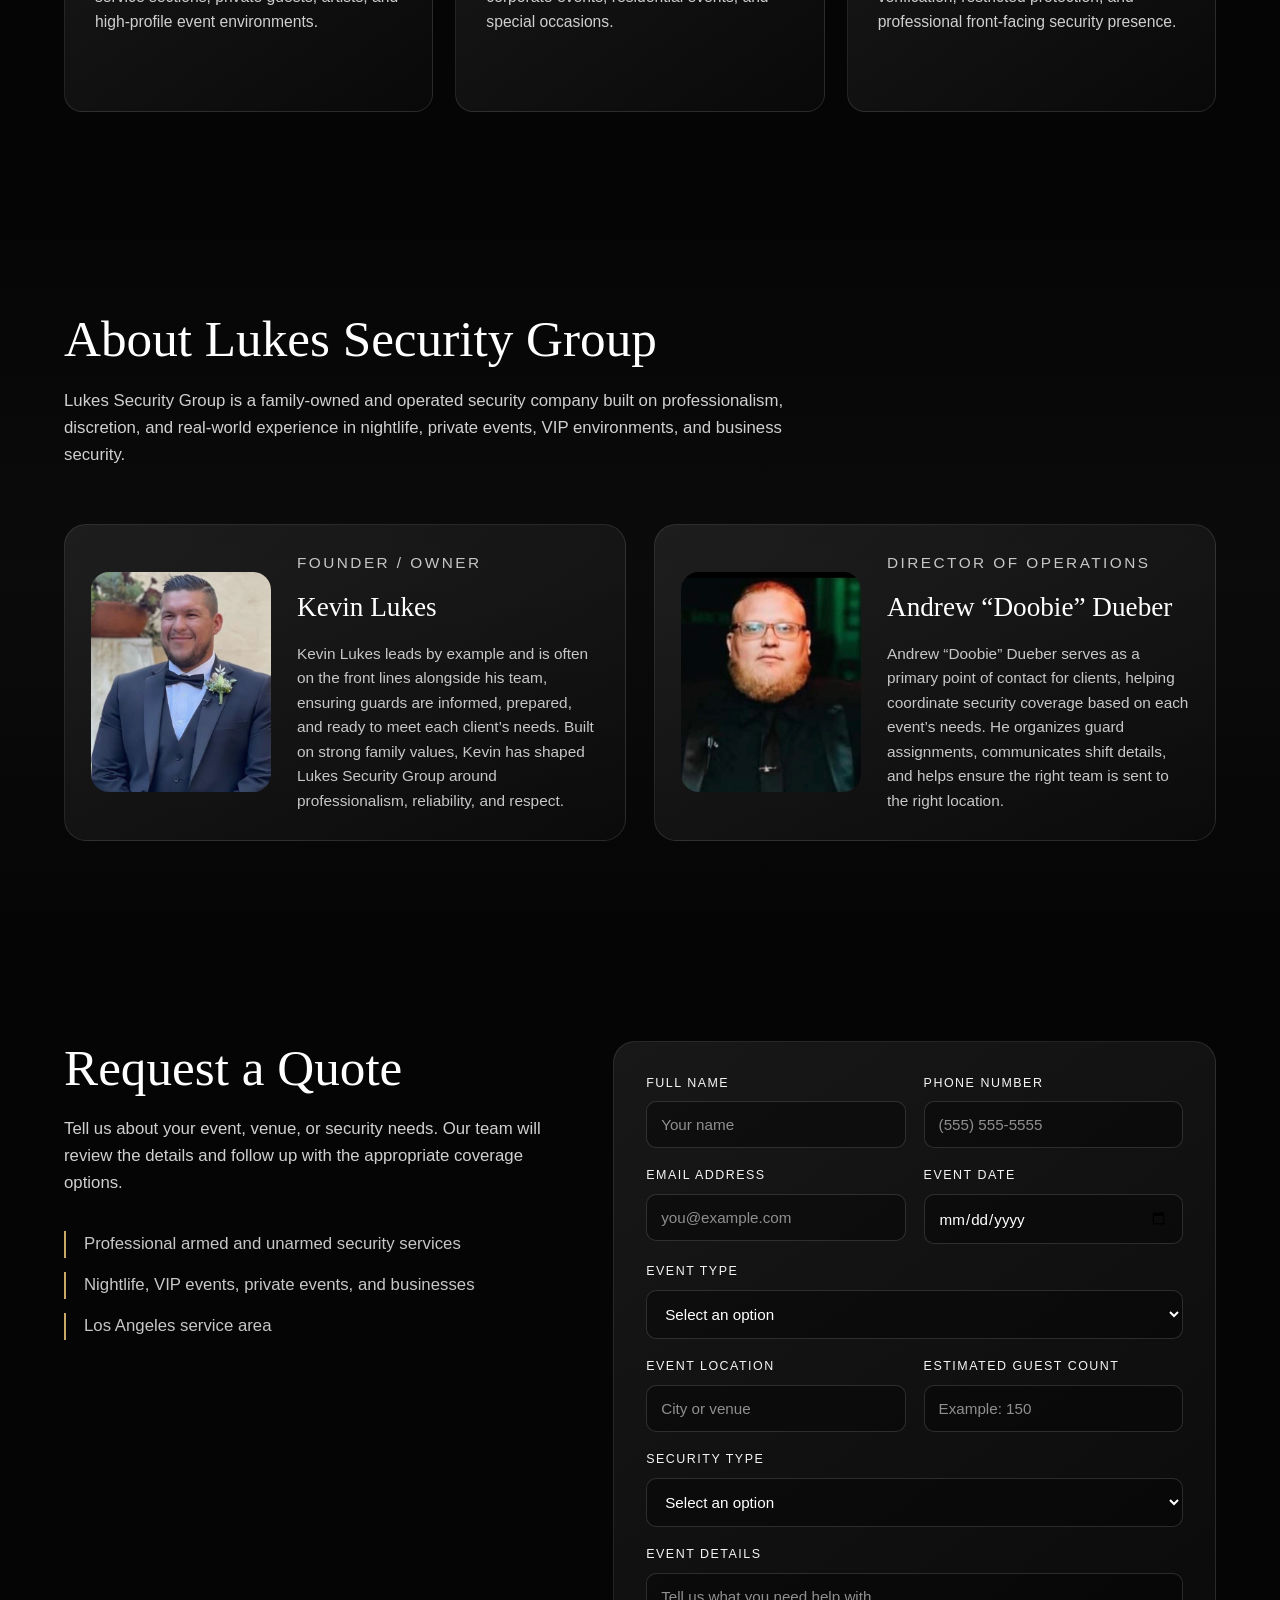
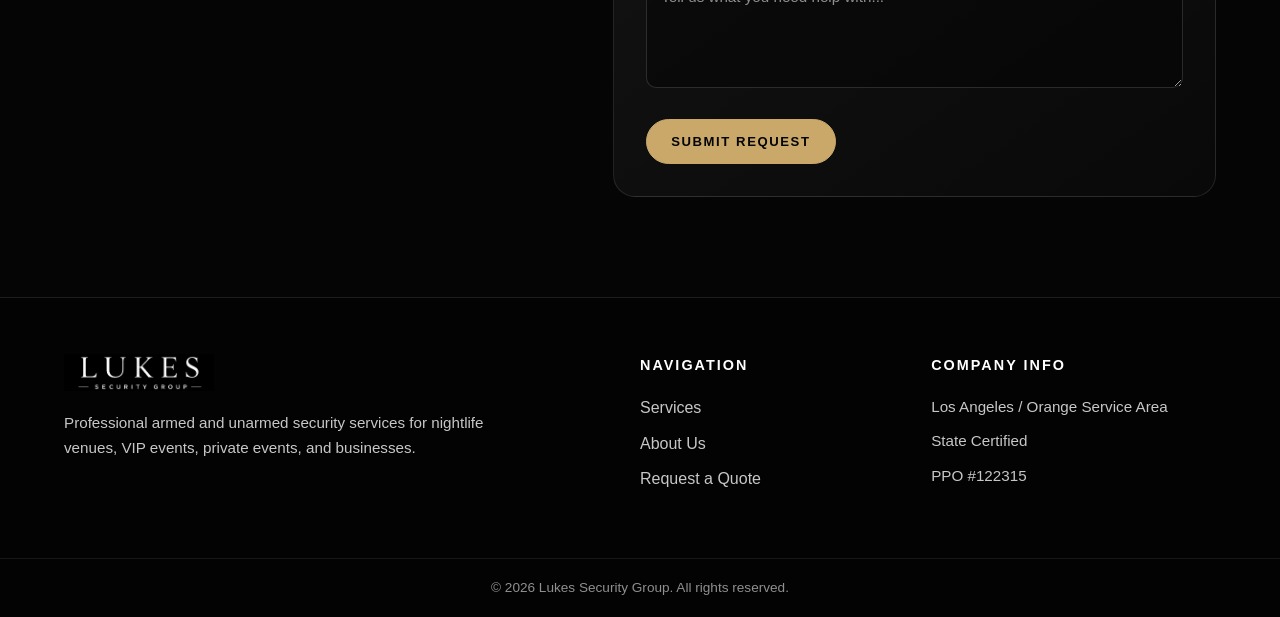
==== commit 061f84c3: "update" ====
--- a/index.html
+++ b/index.html
@@ -147,7 +147,7 @@
 
                     <article class="team-card">
                         <div class="team-image">
-                            <img src="assets/andrew_Dueber.jpg" alt="Andrew Dueber, operations leadership at Lukes Security Group">
+                            <img src="assets/andrew_dueber.jpg" alt="Andrew Dueber, operations leadership at Lukes Security Group">
                         </div>
 
                         <div class="team-info">
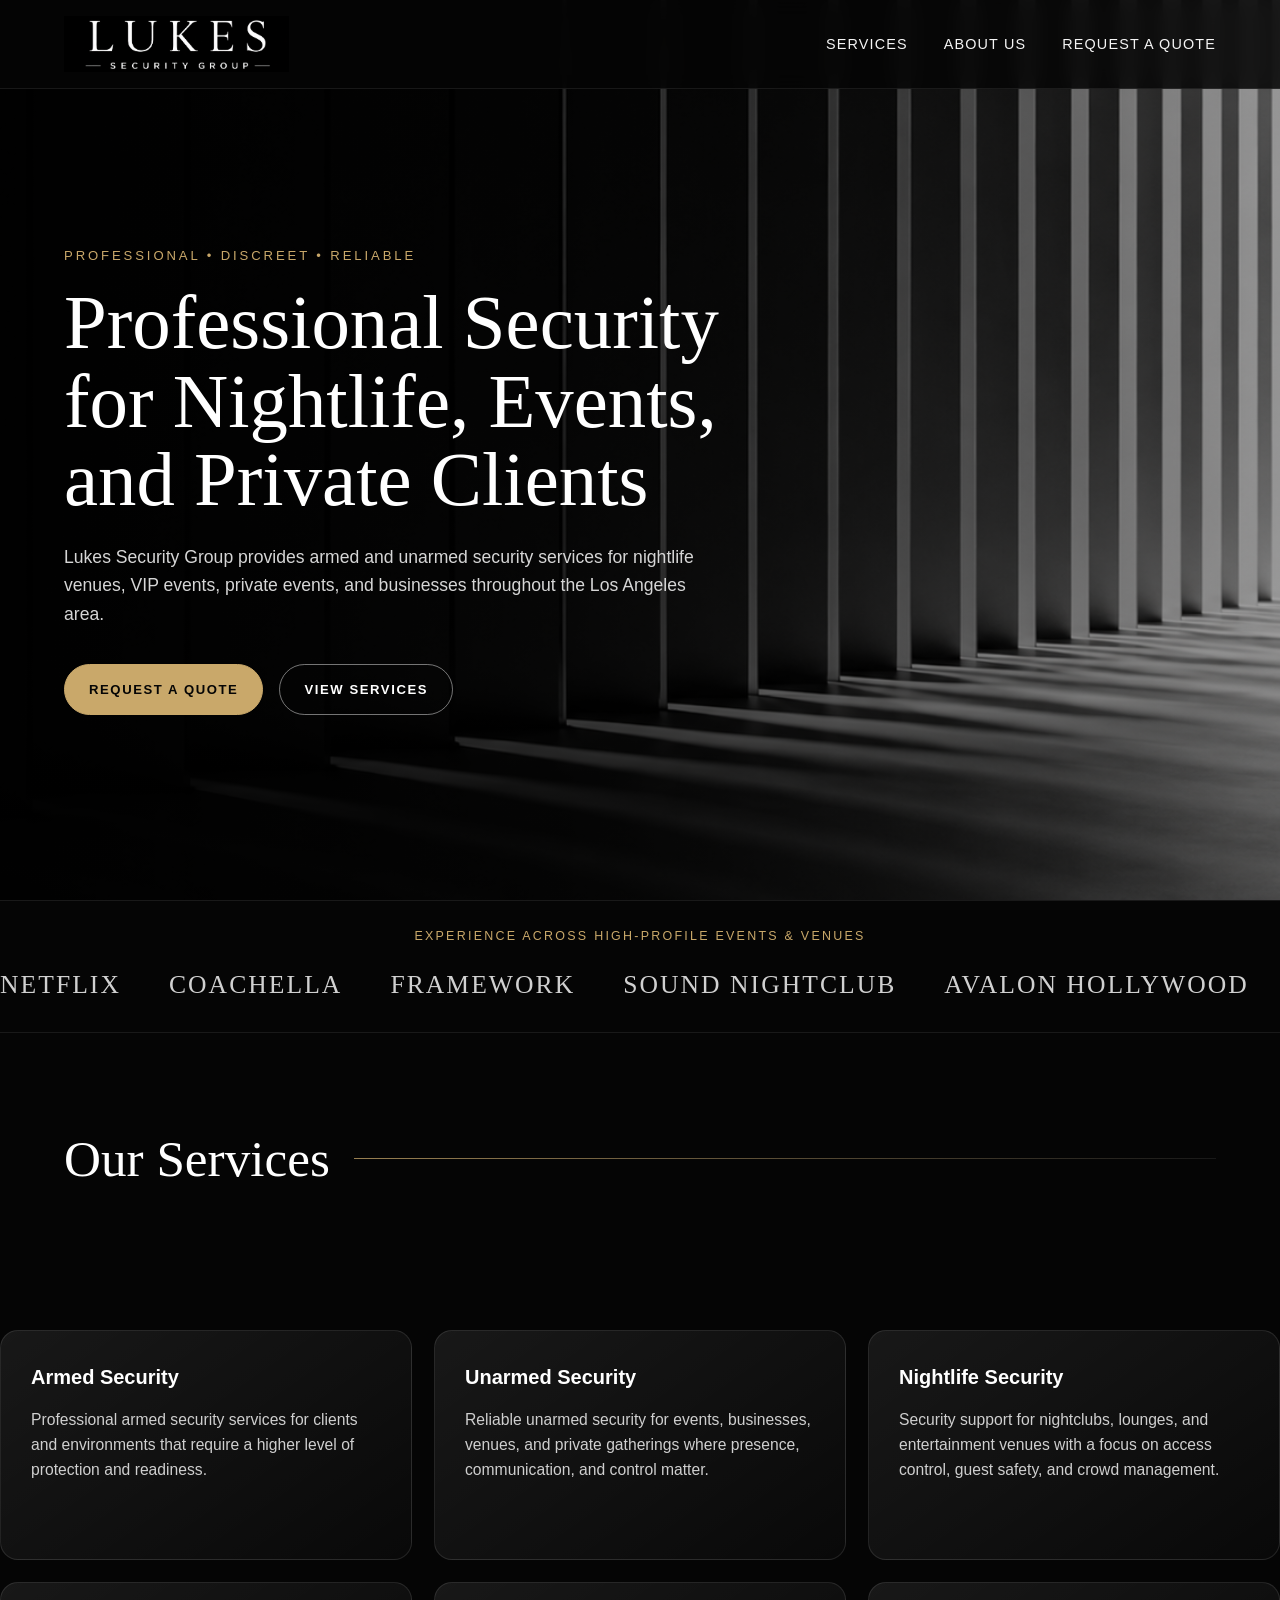
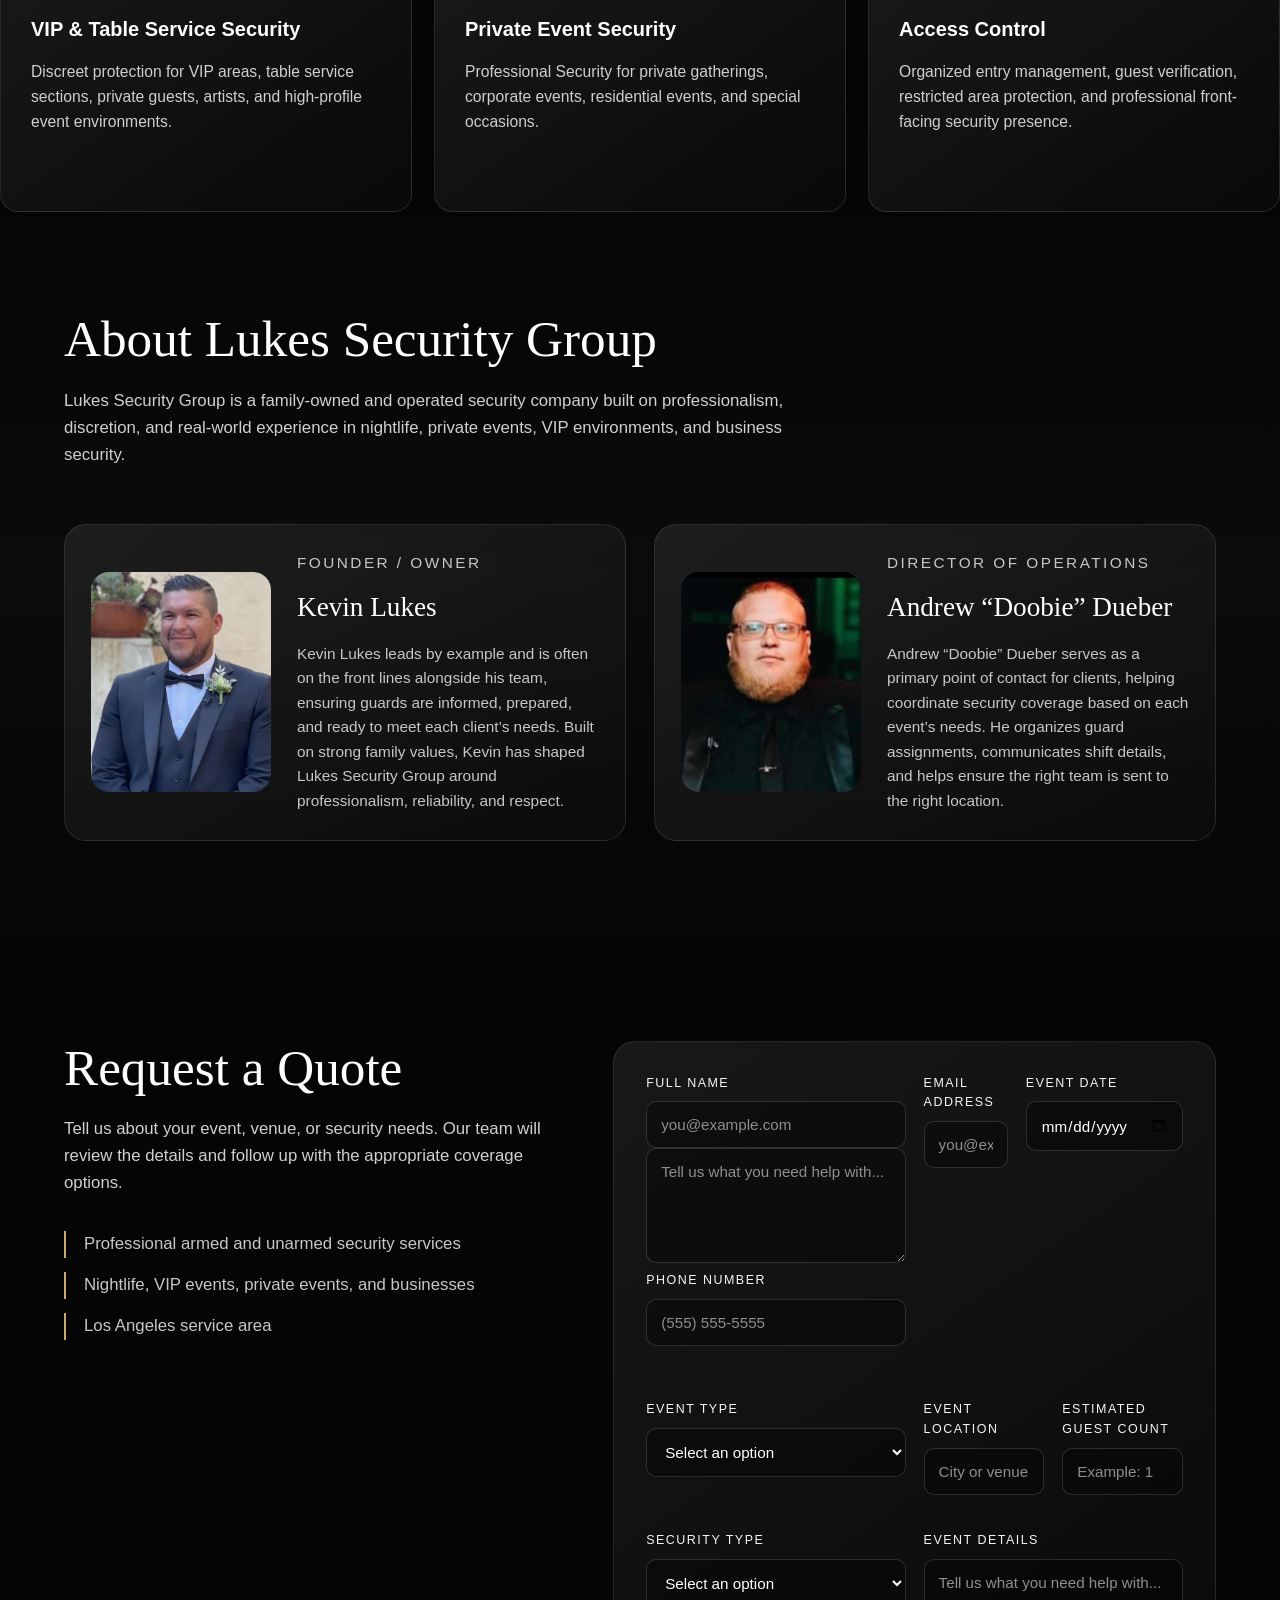
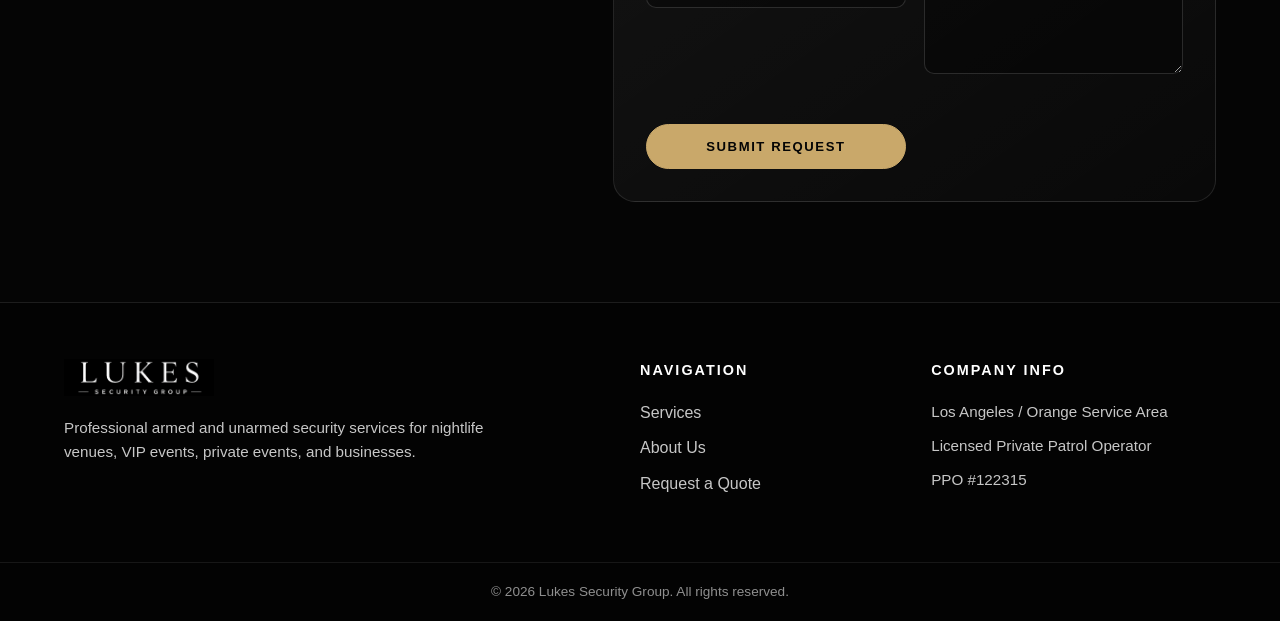
==== commit b959d1ac: "bug clean-up" ====
--- a/index.html
+++ b/index.html
@@ -29,7 +29,7 @@
             <div class = "hero-content">
                 <p class ="hero-label">Professional • Discreet • Reliable</p>
 
-                <h1>Private Professional Security</h1>
+                <h1>Professional Security for Nightlife, Events, and Private Clients</h1>
 
                 <p class="hero-description">
                     Lukes Security Group provides armed and unarmed security services for nightlife venues,
@@ -44,7 +44,7 @@
 
         <section class="experience-strip" aria-label="experience across high-profile events and venues">
             <div class="experience-container">
-                <p class="experience-label">experience Across High-Profile Events & Venues</p>
+                <p class="experience-label">Experience Across High-Profile Events & Venues</p>
                 <div class="experience-marquee">
                     <div class="experience-track">
                         <span>Netflix</span>
@@ -71,6 +71,8 @@
                 <div class="services-heading">
                     <h2>Our Services</h2>
                 </div>
+            </div>
+        </section>
 
             <div class="services-grid">
                 <article class="service-card">
@@ -90,7 +92,7 @@
                     <h3>Nightlife Security</h3>
                     <p>
                         Security support for nightclubs, lounges, and entertainment venues with a focus 
-                        on acess control, guest saftey, and crowd managment.
+                        on access control, guest safety, and crowd management.
                     </p>
             </article>
             <article class="service-card">
@@ -110,7 +112,7 @@
             <article class="service-card">
                 <h3>Access Control</h3>
                 <p>
-                    Organized entry managment, guest verification, restricted protection,
+                   Organized entry management, guest verification, restricted area protection,
                     and professional front-facing security presence.
                 </p>
             </article>
@@ -147,7 +149,7 @@
 
                     <article class="team-card">
                         <div class="team-image">
-                            <img src="assets/andrew_dueber.jpg" alt="Andrew Dueber, operations leadership at Lukes Security Group">
+                            <img src="assets/andrew_dueber.jpg" alt="Andrew Dueber, DoO">
                         </div>
 
                         <div class="team-info">
@@ -180,13 +182,12 @@
                     </div>
                 </div>
 
-                <form class="quote-form">
+                <form class="quote-form" id="quoteForm">
                     <div class="form-row">
                         <div class="form-group">
                             <label for="name">Full Name</label>
-                            <input type="text" id="name" name="name" placeholder="Your name">
-                        </div>
-
+                            <input type="email" id="email" name="email" placeholder="you@example.com" required>
+                            <textarea id="message" name="message" rows="5" placeholder="Tell us what you need help with..." required></textarea>
                         <div class="form-group">
                             <label for="phone">Phone Number</label>
                             <input type="tel" id="phone" name="phone" placeholder="(555) 555-5555">
@@ -274,7 +275,7 @@
                     <h3>Company Info</h3>
 
                     <p>Los Angeles / Orange Service Area</p>
-                    <p>State Certified</p>
+                    <p>Licensed Private Patrol Operator</p>
                     <p>PPO #122315</p>
                 </div>
             </div>
--- a/css/styles.css
+++ b/css/styles.css
@@ -109,7 +109,7 @@
     z-index: 2;
     max-width: 760px;
     padding: 140px 24px 80px;
-    margin-left: max(24px, calc((100vw -1200px) /2));
+    margin-left: max(24px, calc((100vw - 1200px) / 2));
 }
 
 /* a small label above headline */
@@ -183,113 +183,6 @@
 .btn-secondary:hover{
     background-color: #c9a86a;
     color: #c9a86a
-}
-
-/*mobile responsiveness(tablet and phone adjustments)*/
-@media (max-width: 768px){
-    .navbar{
-        padding: 14px 18px;
-    }
-
-    .logo{
-        width: 72px;
-    }
-
-    .nav-links{
-        display:none;
-    }
-
-    .hero{
-        background-position: center right;;
-    }
-
-    .hero-content{
-        padding: 130px 20px 70px;
-        margin-left: 0;
-    }
-
-    .hero-label{
-        font-size: 0.72rem;
-        letter-spacing: 0.18em;
-    }
-
-    .hero-description{
-        font-size: 1rem;
-    }
-
-    .hero-buttons{
-        flex-direction: column;
-        align-items: flex-start;
-    }
-
-    .btn{
-        width: 100%;
-        max-width: 280px;
-        text-align: center;
-    }
-
-    .section-container{
-        padding: 76px 20px;
-    }
-
-    .services-heading {
-        align-items: flex-start;
-    }   
-
-    .services-heading::after {
-        display: none;
-    }
-
-    .services-grid{
-        grid-template-columns: 1fr;
-    }
-
-    .service-card{
-        min-height: auto;
-        padding: 24px;
-    }
-
-        .experience-container {
-        padding: 22px 0;
-    }
-
-    .experience-label {
-        padding: 0 20px;
-        font-size: 0.68rem;
-        letter-spacing: 0.14em;
-    }
-
-    .experience-track {
-        gap: 32px;
-        animation-duration: 22s;
-    }
-
-    .team-grid {
-        grid-template-columns: 1fr;
-    }
-
-    .team-card {
-        grid-template-columns: 1fr;
-    }
-
-    .team-image {
-        width: 100%;
-        height: 320px;
-    }
-    
-    .quote-container {
-    grid-template-columns: 1fr;
-    gap: 36px;
-    }
-
-    .quote-form {
-        padding: 24px;
-    }
-
-    .form-row {
-        grid-template-columns: 1fr;
-        gap: 0;
-    }
 }
 
 /* reusable section spacing*/
@@ -732,4 +625,270 @@
 .footer-bottom p {
     color: #8f8f8f;
     font-size: 0.85rem;
+}
+
+/*mobile responsiveness(tablet and phone adjustments)*/
+@media (max-width: 768px) {
+
+    /* keep header normal on mobile so it does not cover content */
+    .site-header {
+        position: relative;
+    }
+
+    /* stack logo and nav nicely */
+    .navbar {
+        padding: 16px 18px;
+        flex-direction: column;
+        align-items: center;
+        gap: 14px;
+    }
+
+    /* make logo smaller so it does not dominate the phone screen */
+    .logo {
+        width: 165px;
+    }
+
+    /* center nav links and allow wrapping */
+    .nav-links {
+        width: 100%;
+        justify-content: center;
+        flex-wrap: wrap;
+        gap: 12px 18px;
+        margin-left: 0;
+    }
+
+    /* smaller nav text for phone screens */
+    .nav-links a {
+        font-size: 0.7rem;
+        letter-spacing: 0.09em;
+    }
+
+    /* hero should not feel too tall or awkward on mobile */
+    .hero {
+        min-height: 88vh;
+        padding: 70px 0;
+        background-position: center;
+    }
+
+    /* stronger dark overlay for readability on small screens */
+    .hero-overlay {
+        background:
+            linear-gradient(
+                180deg,
+                rgba(0, 0, 0, 0.9) 0%,
+                rgba(0, 0, 0, 0.78) 55%,
+                rgba(0, 0, 0, 0.92) 100%
+            );
+    }
+
+    /* center hero content and reduce spacing */
+    .hero-content {
+        padding: 40px 20px;
+        margin-left: 0;
+        max-width: 100%;
+        text-align: center;
+    }
+
+    /* make label readable without being too wide */
+    .hero-label {
+        font-size: 0.68rem;
+        letter-spacing: 0.16em;
+        margin-bottom: 16px;
+    }
+
+    /* strong mobile hero title */
+    .hero h1 {
+        font-size: clamp(2.65rem, 12vw, 4rem);
+        line-height: 0.98;
+        margin-bottom: 22px;
+    }
+
+    /* make body text easier to read */
+    .hero-description {
+        font-size: 1rem;
+        max-width: 100%;
+        margin-bottom: 30px;
+    }
+
+    /* stack buttons full-width */
+    .hero-buttons {
+        flex-direction: column;
+        align-items: stretch;
+        gap: 12px;
+    }
+
+    .btn {
+        width: 100%;
+        text-align: center;
+        padding: 14px 18px;
+    }
+
+    /* reduce section spacing on phones */
+    .section-container {
+        padding: 72px 20px;
+    }
+
+    /* services heading stacks cleaner */
+    .services-heading {
+        display: block;
+        margin-bottom: 34px;
+    }
+
+    .services-heading h2 {
+        white-space: normal;
+        font-size: clamp(2.25rem, 10vw, 3.4rem);
+    }
+
+    .services-heading::after {
+        display: block;
+        margin-top: 18px;
+        width: 100%;
+    }
+
+    /* stack service cards into one column */
+    .services-grid {
+        grid-template-columns: 1fr;
+        gap: 18px;
+    }
+
+    .service-card {
+        min-height: auto;
+        padding: 24px;
+    }
+
+    .service-card h3 {
+        font-size: 1.18rem;
+    }
+
+    .service-card p {
+        font-size: 0.96rem;
+    }
+
+    /* tighten experience strip */
+    .experience-container {
+        padding: 22px 0;
+    }
+
+    .experience-label {
+        padding: 0 20px;
+        font-size: 0.68rem;
+        letter-spacing: 0.14em;
+        line-height: 1.5;
+    }
+
+    .experience-track {
+        gap: 34px;
+        animation-duration: 24s;
+    }
+
+    .experience-track span {
+        font-size: 1.05rem;
+    }
+
+    /* about heading mobile size */
+    .about-heading {
+        margin-bottom: 36px;
+    }
+
+    .about-heading h2 {
+        font-size: clamp(2.2rem, 10vw, 3.4rem);
+    }
+
+    .about-heading p {
+        font-size: 1rem;
+    }
+
+    /* stack team cards */
+    .team-grid {
+        grid-template-columns: 1fr;
+        gap: 22px;
+    }
+
+    .team-card {
+        grid-template-columns: 1fr;
+        padding: 22px;
+        gap: 20px;
+    }
+
+    /* make team image fill nicely */
+    .team-image {
+        width: 100%;
+        height: 320px;
+    }
+
+    .team-info h3 {
+        font-size: 1.55rem;
+    }
+
+    .team-info p {
+        font-size: 0.95rem;
+    }
+
+    /* quote section becomes one column */
+    .quote-container {
+        grid-template-columns: 1fr;
+        gap: 36px;
+    }
+
+    .quote-content h2 {
+        font-size: clamp(2.2rem, 10vw, 3.4rem);
+    }
+
+    .quote-content p {
+        font-size: 1rem;
+    }
+
+    .quote-details {
+        margin-top: 26px;
+    }
+
+    /* reduce form padding */
+    .quote-form {
+        padding: 22px;
+        border-radius: 18px;
+    }
+
+    /* stack form fields */
+    .form-row {
+        grid-template-columns: 1fr;
+        gap: 0;
+    }
+
+    .form-group {
+        margin-bottom: 16px;
+    }
+
+    .form-group label {
+        font-size: 0.72rem;
+        letter-spacing: 0.1em;
+    }
+
+    .form-group input,
+    .form-group select,
+    .form-group textarea {
+        font-size: 1rem;
+        padding: 14px;
+    }
+
+    /* footer stacks cleanly */
+    .footer-container {
+        grid-template-columns: 1fr;
+        gap: 32px;
+        padding: 46px 20px;
+        text-align: center;
+    }
+
+    .footer-logo {
+        margin-left: auto;
+        margin-right: auto;
+    }
+
+    .footer-brand p,
+    .footer-info p {
+        max-width: 100%;
+    }
+
+    .footer-bottom {
+        padding: 16px 20px;
+    }
 }
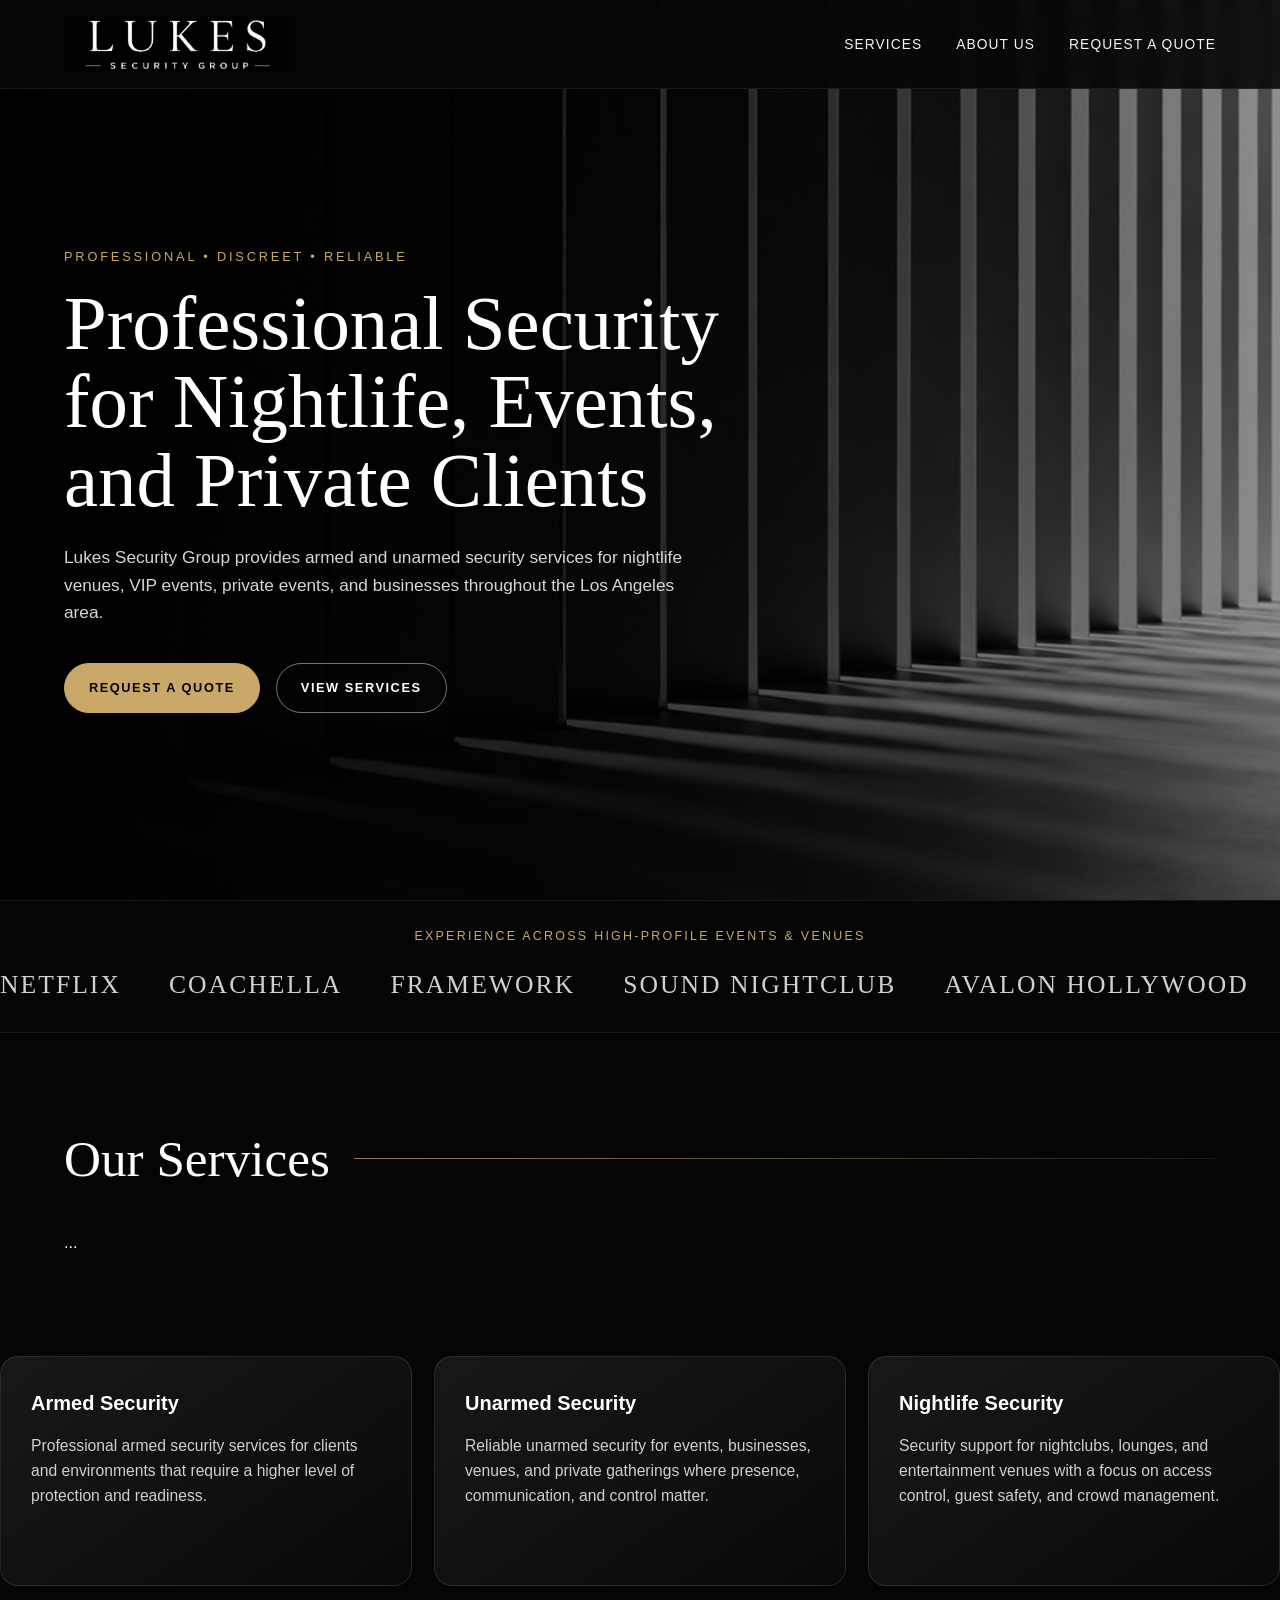
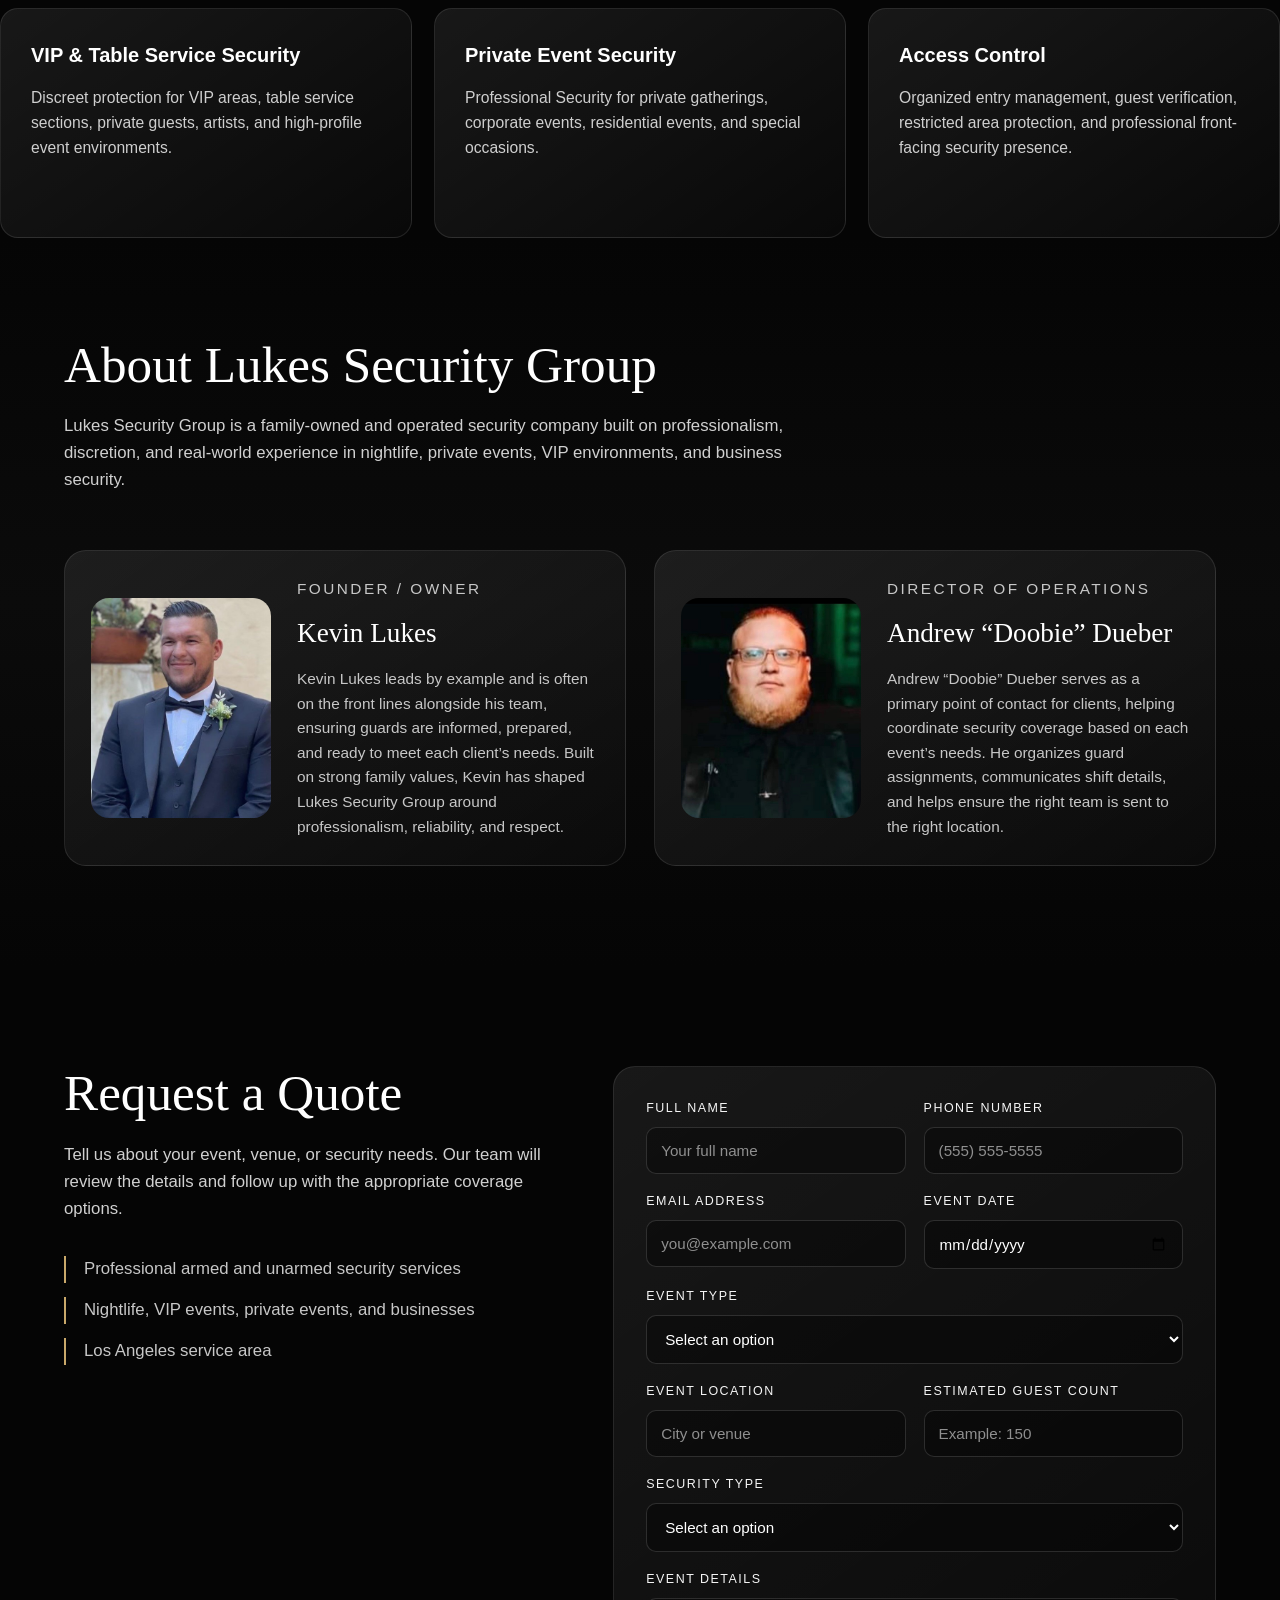
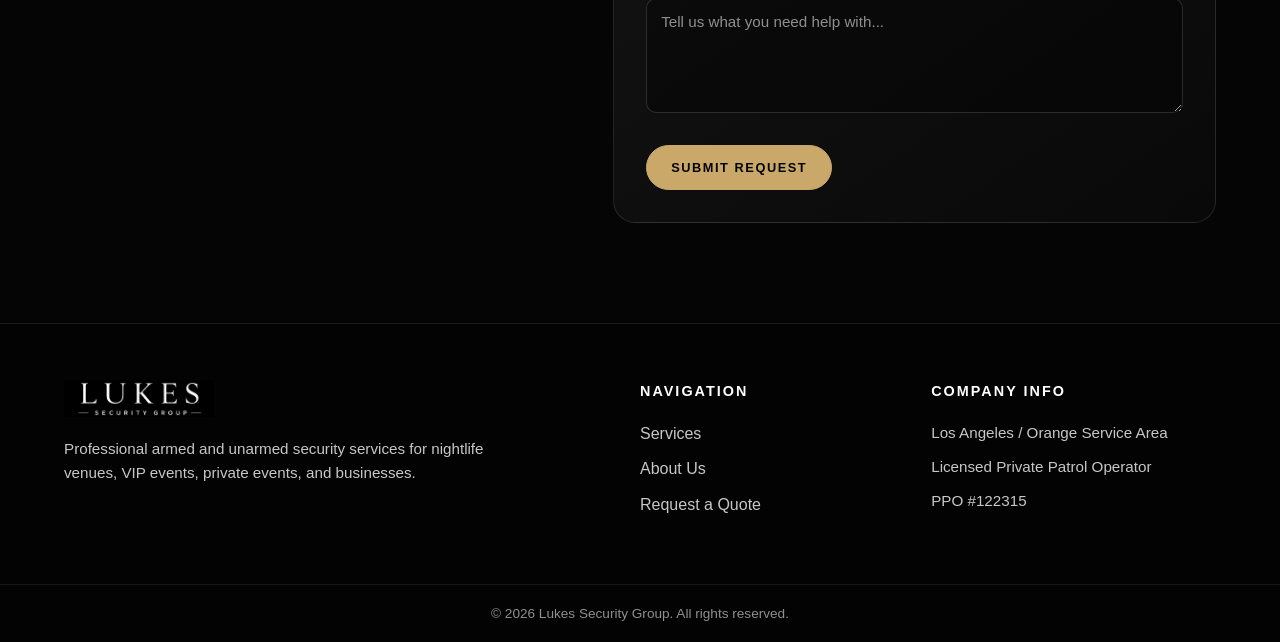
==== commit 84db23ef: "mobile debug" ====
--- a/index.html
+++ b/index.html
@@ -71,6 +71,9 @@
                 <div class="services-heading">
                     <h2>Our Services</h2>
                 </div>
+                <div class="service-grid">
+                    ...
+                </div>
             </div>
         </section>
 
@@ -186,8 +189,9 @@
                     <div class="form-row">
                         <div class="form-group">
                             <label for="name">Full Name</label>
-                            <input type="email" id="email" name="email" placeholder="you@example.com" required>
-                            <textarea id="message" name="message" rows="5" placeholder="Tell us what you need help with..." required></textarea>
+                            <input type="text" id="name" name="name" placeholder="Your full name" required>
+                        </div>
+
                         <div class="form-group">
                             <label for="phone">Phone Number</label>
                             <input type="tel" id="phone" name="phone" placeholder="(555) 555-5555">
@@ -197,7 +201,7 @@
                     <div class="form-row">
                         <div class="form-group">
                             <label for="email">Email Address</label>
-                            <input type="email" id="email" name="email" placeholder="you@example.com">
+                            <input type="email" id="email" name="email" placeholder="you@example.com" required>
                         </div>
 
                         <div class="form-group">
--- a/css/styles.css
+++ b/css/styles.css
@@ -1,86 +1,95 @@
-/* reset default browser spacing to control layout */
-
-*{
+/* reset default browser spacing */
+* {
     margin: 0;
     padding: 0;
     box-sizing: border-box;
 }
 
-/* make scrolling smoother when clicking nav links*/
-html{
+/* smooth scrolling for anchor links */
+html {
     scroll-behavior: smooth;
 }
 
-/*main page styling*/
-body{
+/* base page styling */
+body {
     font-family: Arial, Helvetica, sans-serif;
     background-color: #050505;
     color: #ffffff;
     line-height: 1.6;
-}
-
-/*top nav area*/
-.site-header{
+    overflow-x: hidden;
+}
+
+/* make images behave predictably */
+img {
+    max-width: 100%;
+    height: auto;
+}
+
+/* ============================= */
+/* HEADER / NAVBAR */
+/* ============================= */
+
+.site-header {
     position: fixed;
     top: 0;
     left: 0;
     width: 100%;
     z-index: 100;
-    background: rgba(5,5,5,0.85);
+    background: rgba(5, 5, 5, 0.88);
     backdrop-filter: blur(10px);
-    border-bottom: 1px solid rgba(255,255,255, 0.08);
-}
-
-/*center and spaces out the navbar content*/
-.navbar{
+    border-bottom: 1px solid rgba(255, 255, 255, 0.08);
+}
+
+.navbar {
     max-width: 1200px;
-    margin:0 auto;
+    margin: 0 auto;
     padding: 16px 24px;
-    display:flex;
+    display: flex;
     align-items: center;
     justify-content: space-between;
-}
-
-/*logo image sizing*/
-.logo{
-    width:225px;
+    gap: 28px;
+}
+
+.logo-link {
+    text-decoration: none;
+    flex-shrink: 0;
+}
+
+.logo {
+    width: 225px;
     height: auto;
     display: block;
 }
 
-/*remove underline from logo link*/
-.logo-link{
-    text-decoration: none;
-}
-
-/*nav list layout*/
 .nav-links {
     list-style: none;
     display: flex;
     align-items: center;
-    gap: 36px;
+    justify-content: flex-end;
+    gap: 34px;
     margin-left: auto;
 }
 
-/*nav link styling*/
-.nav-links  a{
+.nav-links a {
     color: #f5f5f5;
     text-decoration: none;
-    font-size: 0.9rem;
+    font-size: 0.86rem;
     letter-spacing: 0.08em;
     text-transform: uppercase;
     transition: color 0.3s ease;
 }
 
-/*changes nav link color when hovered*/
-.nav-links  a:hover{
+.nav-links a:hover {
     color: #c9a86a;
 }
 
-/*main hero section*/
-.hero{
+/* ============================= */
+/* HERO */
+/* ============================= */
+
+.hero {
     min-height: 100vh;
-    position:relative;
+    position: relative;
     display: flex;
     align-items: center;
     background-image: url("../assets/LSGbanner.png");
@@ -89,196 +98,110 @@
     overflow: hidden;
 }
 
-/*dark overlay to make text readable*/
-.hero-overlay{
+.hero-overlay {
     position: absolute;
     inset: 0;
-    background: 
-    linear-gradient(
-        90deg,
-        rgba(0,0,0,0.92)0%,
-        rgba(0,0,0,0.75) 45%,
-        rgba(0,0,0,0.35)100%
-    );
+    background:
+        linear-gradient(
+            90deg,
+            rgba(0, 0, 0, 0.94) 0%,
+            rgba(0, 0, 0, 0.78) 45%,
+            rgba(0, 0, 0, 0.38) 100%
+        );
     z-index: 1;
 }
 
-/*text content inside the hero*/
-.hero-content{
+.hero-content {
     position: relative;
     z-index: 2;
     max-width: 760px;
-    padding: 140px 24px 80px;
+    padding: 150px 24px 90px;
     margin-left: max(24px, calc((100vw - 1200px) / 2));
 }
 
-/* a small label above headline */
-.hero-label{
+.hero-label {
     color: #c9a86a;
     text-transform: uppercase;
     letter-spacing: 0.22em;
-    font-size: 0.82rem;
+    font-size: 0.8rem;
     margin-bottom: 18px;
 }
 
-/*main headline*/
-.hero h1{
-    font-family: Georgia, 'Times New Roman', Times, serif;
-    font-size: clamp(2.7rem, 6vw, 5.8rem);
+.hero h1 {
+    font-family: Georgia, "Times New Roman", serif;
+    font-size: clamp(2.8rem, 6vw, 5.8rem);
     line-height: 1.02;
     font-weight: 500;
-    margin-bottom:24px;
+    margin-bottom: 24px;
     max-width: 850px;
 }
 
-/*short description under headline*/
-.hero-description{
+.hero-description {
     color: #d6d6d6;
-    font-size: 1.1rem;
+    font-size: 1.08rem;
     max-width: 650px;
     margin-bottom: 36px;
 }
 
-/*button container */
-.hero-buttons{
-    display:flex;
+.hero-buttons {
+    display: flex;
     flex-wrap: wrap;
     gap: 16px;
 }
 
-/*shared button stying */
-.btn{
+/* ============================= */
+/* BUTTONS */
+/* ============================= */
+
+.btn {
     display: inline-block;
-    padding:14px 24px;
-    border-radius:999px;
+    padding: 14px 24px;
+    border-radius: 999px;
     text-decoration: none;
     text-transform: uppercase;
     letter-spacing: 0.12em;
-    font-size: 0.82rem;
+    font-size: 0.8rem;
     font-weight: 700;
     transition: all 0.3s ease;
 }
 
-/*main gold button*/
-.btn-primary{
+.btn-primary {
     background-color: #c9a86a;
     color: #050505;
     border: 1px solid #c9a86a;
 }
 
-/* seconday outline button*/
-.btn-secondary{
+.btn-primary:hover {
+    background-color: #ffffff;
+    border-color: #ffffff;
+}
+
+.btn-secondary {
     background-color: transparent;
     color: #ffffff;
-    border: 1px solid rgba(255,255,255, 0.45);
-}
-
-/* hover effect for main button */
-.btn-primary:hover{
-    background-color: #ffffff;
-    border-color: #ffffff;
-}
-
-/*hover effect for second button */
-.btn-secondary:hover{
+    border: 1px solid rgba(255, 255, 255, 0.45);
+}
+
+.btn-secondary:hover {
     background-color: #c9a86a;
-    color: #c9a86a
-}
-
-/* reusable section spacing*/
-.section-container{
+    color: #050505;
+    border-color: #c9a86a;
+}
+
+/* ============================= */
+/* SHARED SECTION LAYOUT */
+/* ============================= */
+
+.section-container {
     max-width: 1200px;
     margin: 0 auto;
     padding: 100px 24px;
 }
 
-/*service section background*/
-.services-section{
-    background-color: #050505;
-}
-
-/*heading area for major sections*/
-.sectionheading{
-    max-width: 760px;
-    margin-bottom: 56px;
-}
-
-/*small gold label above section headings*/
-.services-heading {
-    margin-bottom: 46px;
-    display: flex;
-    align-items: center;
-    gap: 24px;
-}
-
-/*large service heading*/
-.services-heading h2 {
-    font-family: Georgia, "Times New Roman", serif;
-    font-size: clamp(2.5rem, 4vw, 4.6rem);
-    line-height: 1;
-    font-weight: 500;
-    white-space: nowrap;
-}
-
-/*service setion*/
-.services-heading::after {
-    content: "";
-    height: 1px;
-    flex: 1;
-    background: linear-gradient(
-        90deg,
-        rgba(201, 168, 106, 0.75),
-        rgba(255, 255, 255, 0.08)
-    );
-}
-
-/*grid layout for service cards*/
-.services-grid{
-    display: grid;
-    grid-template-columns: repeat(3,1fr);
-    gap: 22px;
-}
-
-/*individual service card*/
-.service-card{
-    min-height: 230px;
-    padding: 30px;
-    background:
-        linear-gradient(
-            145deg,
-            rgba(255,255,255,0.08),
-            rgba(255,255,255,0.02)
-        );
-    border: 1px solid rgba(255,255,255,0.1);
-    border-radius: 18px;
-    transition: transform 0.3s ease, border-color 0.3s ease, background 0.3s ease;
-}
-
-/*service card hover efffect*/
-.service-card:hover{
-    transform: translateY(-6px);
-    border-color: rgba(201,168,106,0.55);
-    background:
-        linear-gradient(
-            145deg,
-            rgba(201,168,106,0.14),
-            rgba(255,255,255,0.03)
-        );
-}
-
-/*service card title*/
-.service-card h3{
-    font-size: 1.25rem;
-    margin-bottom: 14px;
-}
-
-/*service card parahraph*/
-.service-card p{
-    color:#cfcfcf;
-    font-size: 0.98rem;
-}
-
-/*experience strip below  our hero */
+/* ============================= */
+/* EXPERIENCE STRIP */
+/* ============================= */
+
 .experience-strip {
     background-color: #050505;
     border-top: 1px solid rgba(255, 255, 255, 0.08);
@@ -286,12 +209,10 @@
     overflow: hidden;
 }
 
-/*holds the strip content */
 .experience-container {
     padding: 26px 0;
 }
 
-/*small label above the moving names*/
 .experience-label {
     color: #c9a86a;
     text-align: center;
@@ -299,22 +220,20 @@
     letter-spacing: 0.18em;
     font-size: 0.78rem;
     margin-bottom: 18px;
-}
-
-/*visible window for the scrolling text*/
+    padding: 0 20px;
+}
+
 .experience-marquee {
     overflow: hidden;
     white-space: nowrap;
 }
 
-/*moving row of names*/
 .experience-track {
     display: inline-flex;
     gap: 48px;
     animation: scrollExperience 28s linear infinite;
 }
 
-/*individual names*/
 .experience-track span {
     color: #f2f2f2;
     font-family: Georgia, "Times New Roman", serif;
@@ -324,7 +243,6 @@
     opacity: 0.86;
 }
 
-/*animation that moves the row left*/
 @keyframes scrollExperience {
     from {
         transform: translateX(0);
@@ -335,7 +253,86 @@
     }
 }
 
-/*about section */
+/* ============================= */
+/* SERVICES */
+/* ============================= */
+
+.services-section {
+    background-color: #050505;
+}
+
+.services-heading {
+    margin-bottom: 46px;
+    display: flex;
+    align-items: center;
+    gap: 24px;
+}
+
+.services-heading h2 {
+    font-family: Georgia, "Times New Roman", serif;
+    font-size: clamp(2.5rem, 4vw, 4.6rem);
+    line-height: 1;
+    font-weight: 500;
+    white-space: nowrap;
+}
+
+.services-heading::after {
+    content: "";
+    height: 1px;
+    flex: 1;
+    background:
+        linear-gradient(
+            90deg,
+            rgba(201, 168, 106, 0.75),
+            rgba(255, 255, 255, 0.08)
+        );
+}
+
+.services-grid {
+    display: grid;
+    grid-template-columns: repeat(3, 1fr);
+    gap: 22px;
+}
+
+.service-card {
+    min-height: 230px;
+    padding: 30px;
+    background:
+        linear-gradient(
+            145deg,
+            rgba(255, 255, 255, 0.08),
+            rgba(255, 255, 255, 0.02)
+        );
+    border: 1px solid rgba(255, 255, 255, 0.1);
+    border-radius: 18px;
+    transition: transform 0.3s ease, border-color 0.3s ease, background 0.3s ease;
+}
+
+.service-card:hover {
+    transform: translateY(-6px);
+    border-color: rgba(201, 168, 106, 0.55);
+    background:
+        linear-gradient(
+            145deg,
+            rgba(201, 168, 106, 0.14),
+            rgba(255, 255, 255, 0.03)
+        );
+}
+
+.service-card h3 {
+    font-size: 1.25rem;
+    margin-bottom: 14px;
+}
+
+.service-card p {
+    color: #cfcfcf;
+    font-size: 0.98rem;
+}
+
+/* ============================= */
+/* ABOUT / TEAM */
+/* ============================= */
+
 .about-section {
     background:
         linear-gradient(
@@ -346,7 +343,6 @@
         );
 }
 
-/*about heading */
 .about-heading {
     max-width: 820px;
     margin-bottom: 56px;
@@ -366,14 +362,12 @@
     max-width: 760px;
 }
 
-/*team card layout*/
 .team-grid {
     display: grid;
     grid-template-columns: repeat(2, 1fr);
     gap: 28px;
 }
 
-/*individual team card */
 .team-card {
     display: grid;
     grid-template-columns: 180px 1fr;
@@ -390,7 +384,6 @@
     border: 1px solid rgba(255, 255, 255, 0.1);
 }
 
-/*person image box*/
 .team-image {
     width: 180px;
     height: 220px;
@@ -399,7 +392,6 @@
     background-color: #111111;
 }
 
-/*person image*/
 .team-image img {
     width: 100%;
     height: 100%;
@@ -407,7 +399,6 @@
     display: block;
 }
 
-/*role label */
 .team-role {
     color: #c9a86a;
     text-transform: uppercase;
@@ -416,7 +407,6 @@
     margin-bottom: 10px;
 }
 
-/*person name*/
 .team-info h3 {
     font-family: Georgia, "Times New Roman", serif;
     font-size: 1.7rem;
@@ -424,18 +414,19 @@
     margin-bottom: 12px;
 }
 
-/*person description*/
 .team-info p {
     color: #c7c7c7;
     font-size: 0.96rem;
 }
 
-/*quote section*/
+/* ============================= */
+/* QUOTE SECTION */
+/* ============================= */
+
 .quote-section {
     background-color: #050505;
 }
 
-/*two-column quote layout*/
 .quote-container {
     display: grid;
     grid-template-columns: 0.9fr 1.1fr;
@@ -443,7 +434,6 @@
     align-items: start;
 }
 
-/*quote text area*/
 .quote-content h2 {
     font-family: Georgia, "Times New Roman", serif;
     font-size: clamp(2.5rem, 4vw, 4.6rem);
@@ -458,7 +448,6 @@
     max-width: 620px;
 }
 
-/*small supporting points under quote intro */
 .quote-details {
     margin-top: 34px;
     display: grid;
@@ -471,7 +460,6 @@
     color: #c7c7c7;
 }
 
-/*form container*/
 .quote-form {
     padding: 32px;
     border-radius: 22px;
@@ -484,19 +472,16 @@
     border: 1px solid rgba(255, 255, 255, 0.1);
 }
 
-/*two-column rows inside the form*/
 .form-row {
     display: grid;
     grid-template-columns: repeat(2, 1fr);
     gap: 18px;
 }
 
-/*field wrapper*/
 .form-group {
     margin-bottom: 18px;
 }
 
-/*field labels*/
 .form-group label {
     display: block;
     color: #f5f5f5;
@@ -506,12 +491,11 @@
     margin-bottom: 8px;
 }
 
-/*inputs, dropdowns, and text area*/
 .form-group input,
 .form-group select,
 .form-group textarea {
     width: 100%;
-    padding: 14px 14px;
+    padding: 14px;
     border-radius: 10px;
     border: 1px solid rgba(255, 255, 255, 0.14);
     background-color: rgba(0, 0, 0, 0.35);
@@ -521,37 +505,35 @@
     outline: none;
 }
 
-/*placeholder text */
 .form-group input::placeholder,
 .form-group textarea::placeholder {
     color: #8f8f8f;
 }
 
-/*focus effect when clicking a field */
 .form-group input:focus,
 .form-group select:focus,
 .form-group textarea:focus {
     border-color: rgba(201, 168, 106, 0.8);
 }
 
-/*makes textarea resize only vertically */
 .form-group textarea {
     resize: vertical;
 }
 
-/*submit button spacing*/
 .form-button {
     margin-top: 6px;
     cursor: pointer;
 }
 
-/*footerf*/
+/* ============================= */
+/* FOOTER */
+/* ============================= */
+
 .site-footer {
     background-color: #030303;
     border-top: 1px solid rgba(255, 255, 255, 0.1);
 }
 
-/*main footer layout*/
 .footer-container {
     max-width: 1200px;
     margin: 0 auto;
@@ -561,7 +543,6 @@
     gap: 42px;
 }
 
-/*footer logo */
 .footer-logo {
     width: 150px;
     height: auto;
@@ -569,7 +550,6 @@
     margin-bottom: 20px;
 }
 
-/*footer paragraph text*/
 .footer-brand p,
 .footer-info p {
     color: #c7c7c7;
@@ -577,7 +557,6 @@
     max-width: 430px;
 }
 
-/*footer section headings*/
 .footer-links h3,
 .footer-info h3 {
     color: #ffffff;
@@ -587,130 +566,148 @@
     margin-bottom: 18px;
 }
 
-/*footer nav list*/
 .footer-links ul {
     list-style: none;
 }
 
-/*footer nav list items*/
 .footer-links li {
     margin-bottom: 10px;
 }
 
-/*footer links*/
 .footer-links a {
     color: #c7c7c7;
     text-decoration: none;
     transition: color 0.3s ease;
 }
 
-/* footer link hover*/
 .footer-links a:hover {
     color: #c9a86a;
 }
 
-/*footer info spacing */
 .footer-info p {
     margin-bottom: 10px;
 }
 
-/*bottom copyright strip */
 .footer-bottom {
     padding: 18px 24px;
     text-align: center;
     border-top: 1px solid rgba(255, 255, 255, 0.08);
 }
 
-/*copyright text*/
 .footer-bottom p {
     color: #8f8f8f;
     font-size: 0.85rem;
 }
 
-/*mobile responsiveness(tablet and phone adjustments)*/
+/* ============================= */
+/* TABLET */
+/* ============================= */
+
+@media (max-width: 1024px) {
+    .services-grid {
+        grid-template-columns: repeat(2, 1fr);
+    }
+
+    .team-grid {
+        grid-template-columns: 1fr;
+    }
+
+    .quote-container {
+        grid-template-columns: 1fr;
+        gap: 44px;
+    }
+}
+
+/* ============================= */
+/* MOBILE */
+/* ============================= */
+
 @media (max-width: 768px) {
-
-    /* keep header normal on mobile so it does not cover content */
+    html {
+        scroll-padding-top: 0;
+    }
+
     .site-header {
         position: relative;
-    }
-
-    /* stack logo and nav nicely */
+        background: rgba(5, 5, 5, 0.96);
+    }
+
     .navbar {
-        padding: 16px 18px;
+        padding: 14px 18px 16px;
         flex-direction: column;
         align-items: center;
         gap: 14px;
     }
 
-    /* make logo smaller so it does not dominate the phone screen */
     .logo {
         width: 165px;
     }
 
-    /* center nav links and allow wrapping */
     .nav-links {
         width: 100%;
+        margin-left: 0;
         justify-content: center;
         flex-wrap: wrap;
-        gap: 12px 18px;
-        margin-left: 0;
-    }
-
-    /* smaller nav text for phone screens */
+        gap: 10px;
+    }
+
+    .nav-links li {
+        flex: 1 1 auto;
+        text-align: center;
+    }
+
     .nav-links a {
-        font-size: 0.7rem;
-        letter-spacing: 0.09em;
-    }
-
-    /* hero should not feel too tall or awkward on mobile */
+        display: block;
+        padding: 8px 10px;
+        font-size: 0.68rem;
+        letter-spacing: 0.08em;
+        border: 1px solid rgba(255, 255, 255, 0.08);
+        border-radius: 999px;
+        background-color: rgba(255, 255, 255, 0.03);
+    }
+
     .hero {
-        min-height: 88vh;
+        min-height: auto;
         padding: 70px 0;
         background-position: center;
     }
 
-    /* stronger dark overlay for readability on small screens */
     .hero-overlay {
         background:
             linear-gradient(
                 180deg,
-                rgba(0, 0, 0, 0.9) 0%,
-                rgba(0, 0, 0, 0.78) 55%,
-                rgba(0, 0, 0, 0.92) 100%
+                rgba(0, 0, 0, 0.94) 0%,
+                rgba(0, 0, 0, 0.82) 48%,
+                rgba(0, 0, 0, 0.96) 100%
             );
     }
 
-    /* center hero content and reduce spacing */
     .hero-content {
-        padding: 40px 20px;
+        padding: 34px 20px;
         margin-left: 0;
         max-width: 100%;
         text-align: center;
     }
 
-    /* make label readable without being too wide */
     .hero-label {
-        font-size: 0.68rem;
-        letter-spacing: 0.16em;
+        font-size: 0.66rem;
+        letter-spacing: 0.14em;
         margin-bottom: 16px;
     }
 
-    /* strong mobile hero title */
     .hero h1 {
-        font-size: clamp(2.65rem, 12vw, 4rem);
-        line-height: 0.98;
-        margin-bottom: 22px;
-    }
-
-    /* make body text easier to read */
+        font-size: clamp(2.45rem, 11vw, 4rem);
+        line-height: 1;
+        margin-bottom: 20px;
+    }
+
     .hero-description {
-        font-size: 1rem;
+        font-size: 0.98rem;
+        line-height: 1.7;
         max-width: 100%;
-        margin-bottom: 30px;
-    }
-
-    /* stack buttons full-width */
+        margin-bottom: 28px;
+    }
+
     .hero-buttons {
         flex-direction: column;
         align-items: stretch;
@@ -721,31 +718,31 @@
         width: 100%;
         text-align: center;
         padding: 14px 18px;
-    }
-
-    /* reduce section spacing on phones */
+        font-size: 0.76rem;
+    }
+
     .section-container {
-        padding: 72px 20px;
-    }
-
-    /* services heading stacks cleaner */
+        padding: 68px 20px;
+    }
+
     .services-heading {
         display: block;
-        margin-bottom: 34px;
-    }
-
-    .services-heading h2 {
-        white-space: normal;
-        font-size: clamp(2.25rem, 10vw, 3.4rem);
+        margin-bottom: 32px;
+    }
+
+    .services-heading h2,
+    .about-heading h2,
+    .quote-content h2 {
+        font-size: clamp(2.15rem, 9vw, 3.35rem);
+        line-height: 1.05;
     }
 
     .services-heading::after {
         display: block;
+        width: 100%;
         margin-top: 18px;
-        width: 100%;
-    }
-
-    /* stack service cards into one column */
+    }
+
     .services-grid {
         grid-template-columns: 1fr;
         gap: 18px;
@@ -754,30 +751,32 @@
     .service-card {
         min-height: auto;
         padding: 24px;
+        border-radius: 16px;
     }
 
     .service-card h3 {
-        font-size: 1.18rem;
+        font-size: 1.16rem;
+        margin-bottom: 10px;
     }
 
     .service-card p {
         font-size: 0.96rem;
-    }
-
-    /* tighten experience strip */
+        line-height: 1.65;
+    }
+
     .experience-container {
         padding: 22px 0;
     }
 
     .experience-label {
-        padding: 0 20px;
-        font-size: 0.68rem;
-        letter-spacing: 0.14em;
+        font-size: 0.66rem;
+        letter-spacing: 0.13em;
         line-height: 1.5;
+        margin-bottom: 14px;
     }
 
     .experience-track {
-        gap: 34px;
+        gap: 32px;
         animation-duration: 24s;
     }
 
@@ -785,20 +784,16 @@
         font-size: 1.05rem;
     }
 
-    /* about heading mobile size */
     .about-heading {
-        margin-bottom: 36px;
-    }
-
-    .about-heading h2 {
-        font-size: clamp(2.2rem, 10vw, 3.4rem);
-    }
-
-    .about-heading p {
+        margin-bottom: 34px;
+    }
+
+    .about-heading p,
+    .quote-content p {
         font-size: 1rem;
-    }
-
-    /* stack team cards */
+        line-height: 1.75;
+    }
+
     .team-grid {
         grid-template-columns: 1fr;
         gap: 22px;
@@ -807,10 +802,10 @@
     .team-card {
         grid-template-columns: 1fr;
         padding: 22px;
-        gap: 20px;
-    }
-
-    /* make team image fill nicely */
+        gap: 18px;
+        border-radius: 18px;
+    }
+
     .team-image {
         width: 100%;
         height: 320px;
@@ -822,33 +817,29 @@
 
     .team-info p {
         font-size: 0.95rem;
-    }
-
-    /* quote section becomes one column */
+        line-height: 1.7;
+    }
+
     .quote-container {
         grid-template-columns: 1fr;
-        gap: 36px;
-    }
-
-    .quote-content h2 {
-        font-size: clamp(2.2rem, 10vw, 3.4rem);
-    }
-
-    .quote-content p {
-        font-size: 1rem;
+        gap: 34px;
     }
 
     .quote-details {
-        margin-top: 26px;
-    }
-
-    /* reduce form padding */
+        margin-top: 24px;
+        gap: 12px;
+    }
+
+    .quote-details p {
+        font-size: 0.95rem;
+        line-height: 1.6;
+    }
+
     .quote-form {
         padding: 22px;
         border-radius: 18px;
     }
 
-    /* stack form fields */
     .form-row {
         grid-template-columns: 1fr;
         gap: 0;
@@ -859,8 +850,8 @@
     }
 
     .form-group label {
-        font-size: 0.72rem;
-        letter-spacing: 0.1em;
+        font-size: 0.7rem;
+        letter-spacing: 0.09em;
     }
 
     .form-group input,
@@ -868,9 +859,9 @@
     .form-group textarea {
         font-size: 1rem;
         padding: 14px;
-    }
-
-    /* footer stacks cleanly */
+        border-radius: 12px;
+    }
+
     .footer-container {
         grid-template-columns: 1fr;
         gap: 32px;
@@ -879,6 +870,7 @@
     }
 
     .footer-logo {
+        width: 140px;
         margin-left: auto;
         margin-right: auto;
     }
@@ -886,9 +878,143 @@
     .footer-brand p,
     .footer-info p {
         max-width: 100%;
+        font-size: 0.94rem;
+    }
+
+    .footer-links h3,
+    .footer-info h3 {
+        margin-bottom: 14px;
     }
 
     .footer-bottom {
         padding: 16px 20px;
     }
+
+    .footer-bottom p {
+        font-size: 0.78rem;
+    }
+}
+
+/* ============================= */
+/* SMALL PHONES */
+/* ============================= */
+
+@media (max-width: 480px) {
+    .navbar {
+        padding: 12px 14px 14px;
+    }
+
+    .logo {
+        width: 145px;
+    }
+
+    .nav-links {
+        gap: 8px;
+    }
+
+    .nav-links a {
+        font-size: 0.62rem;
+        padding: 7px 9px;
+        letter-spacing: 0.07em;
+    }
+
+    .hero {
+        padding: 54px 0;
+        background-position: center;
+    }
+
+    .hero-content {
+        padding: 28px 16px;
+    }
+
+    .hero-label {
+        font-size: 0.6rem;
+        letter-spacing: 0.12em;
+    }
+
+    .hero h1 {
+        font-size: clamp(2.15rem, 12vw, 3.25rem);
+        line-height: 1.02;
+    }
+
+    .hero-description {
+        font-size: 0.94rem;
+        line-height: 1.65;
+    }
+
+    .btn {
+        padding: 13px 16px;
+        font-size: 0.7rem;
+        letter-spacing: 0.1em;
+    }
+
+    .section-container {
+        padding: 58px 16px;
+    }
+
+    .services-heading h2,
+    .about-heading h2,
+    .quote-content h2 {
+        font-size: clamp(2rem, 11vw, 2.8rem);
+    }
+
+    .service-card {
+        padding: 20px;
+    }
+
+    .experience-track {
+        gap: 26px;
+    }
+
+    .experience-track span {
+        font-size: 0.95rem;
+    }
+
+    .team-card {
+        padding: 18px;
+    }
+
+    .team-image {
+        height: 280px;
+    }
+
+    .team-info h3 {
+        font-size: 1.4rem;
+    }
+
+    .quote-form {
+        padding: 18px;
+    }
+
+    .form-group input,
+    .form-group select,
+    .form-group textarea {
+        padding: 13px;
+    }
+
+    .footer-container {
+        padding: 40px 16px;
+    }
+}
+
+/* ============================= */
+/* TOUCH DEVICE CLEANUP */
+/* ============================= */
+
+@media (hover: none) {
+    .service-card:hover {
+        transform: none;
+    }
+
+    .btn-primary:hover {
+        background-color: #c9a86a;
+        border-color: #c9a86a;
+        color: #050505;
+    }
+
+    .btn-secondary:hover {
+        background-color: transparent;
+        color: #ffffff;
+        border-color: rgba(255, 255, 255, 0.45);
+    }
 }
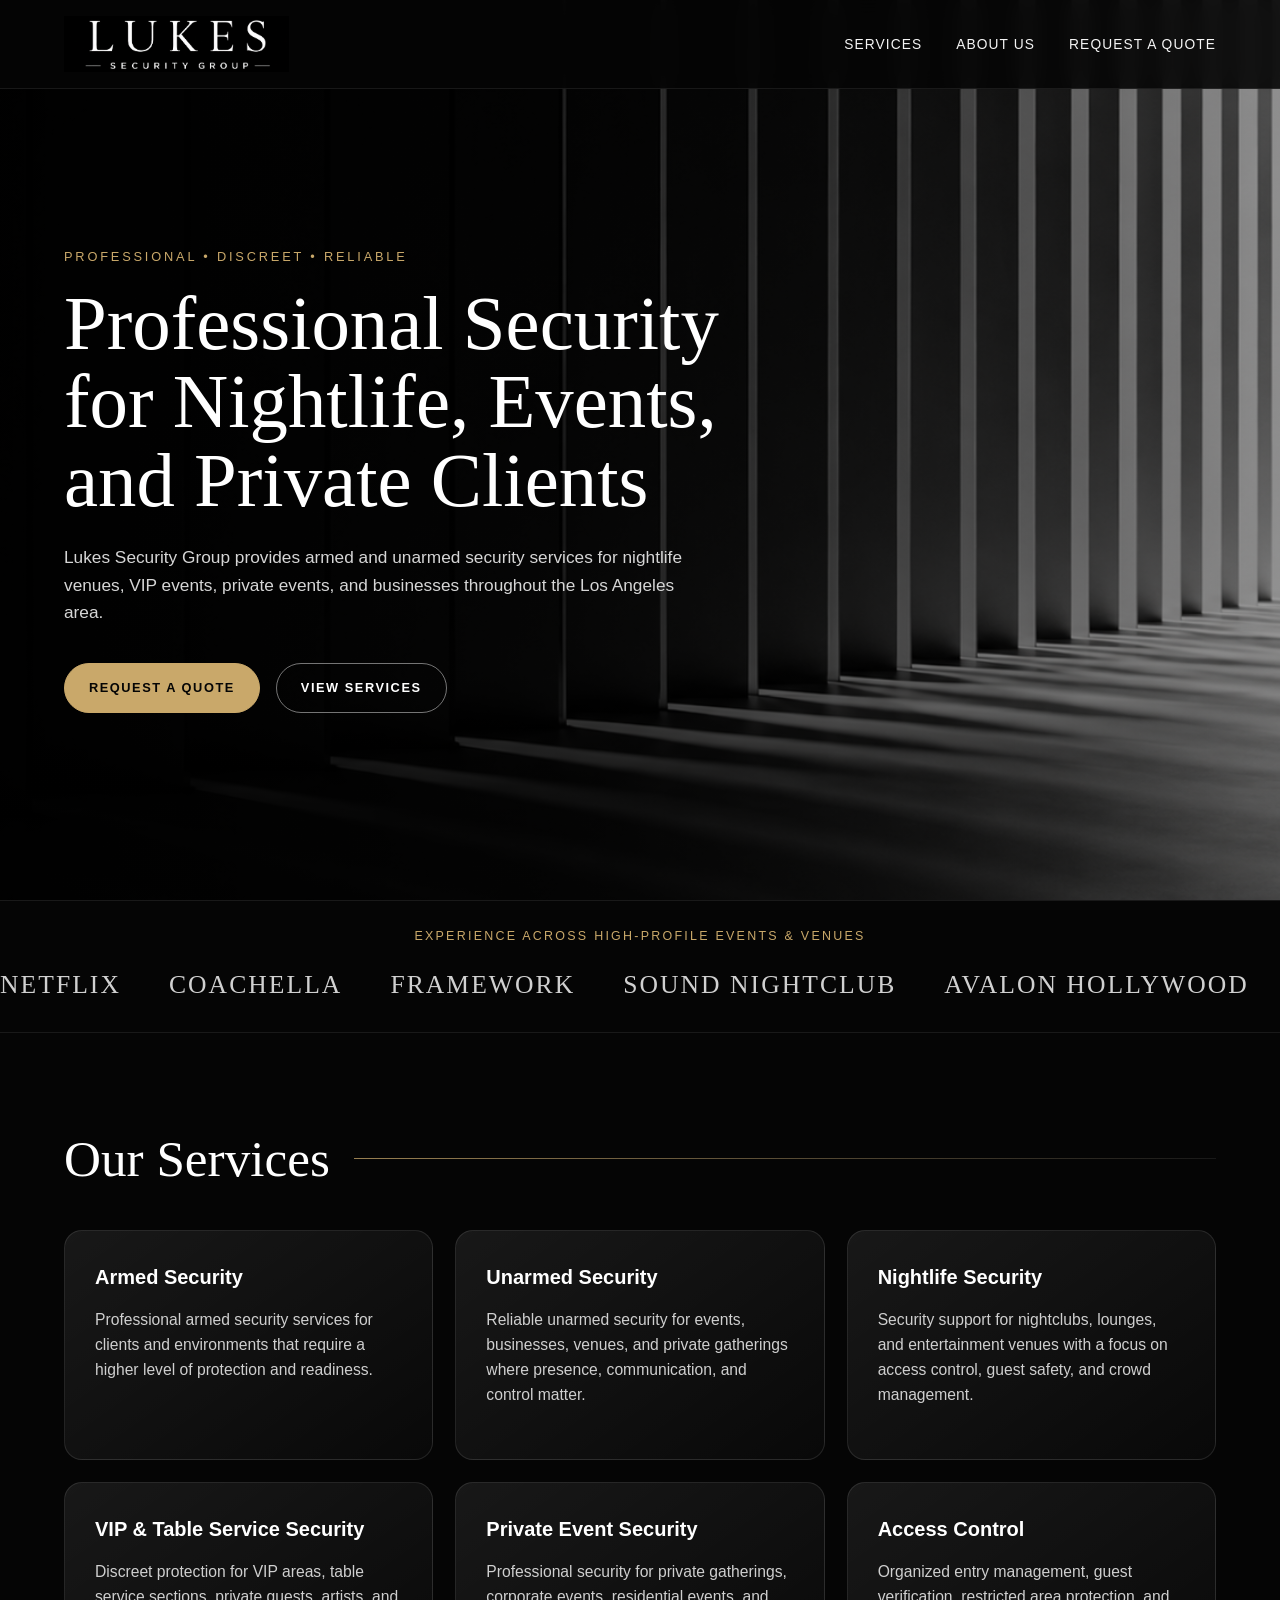
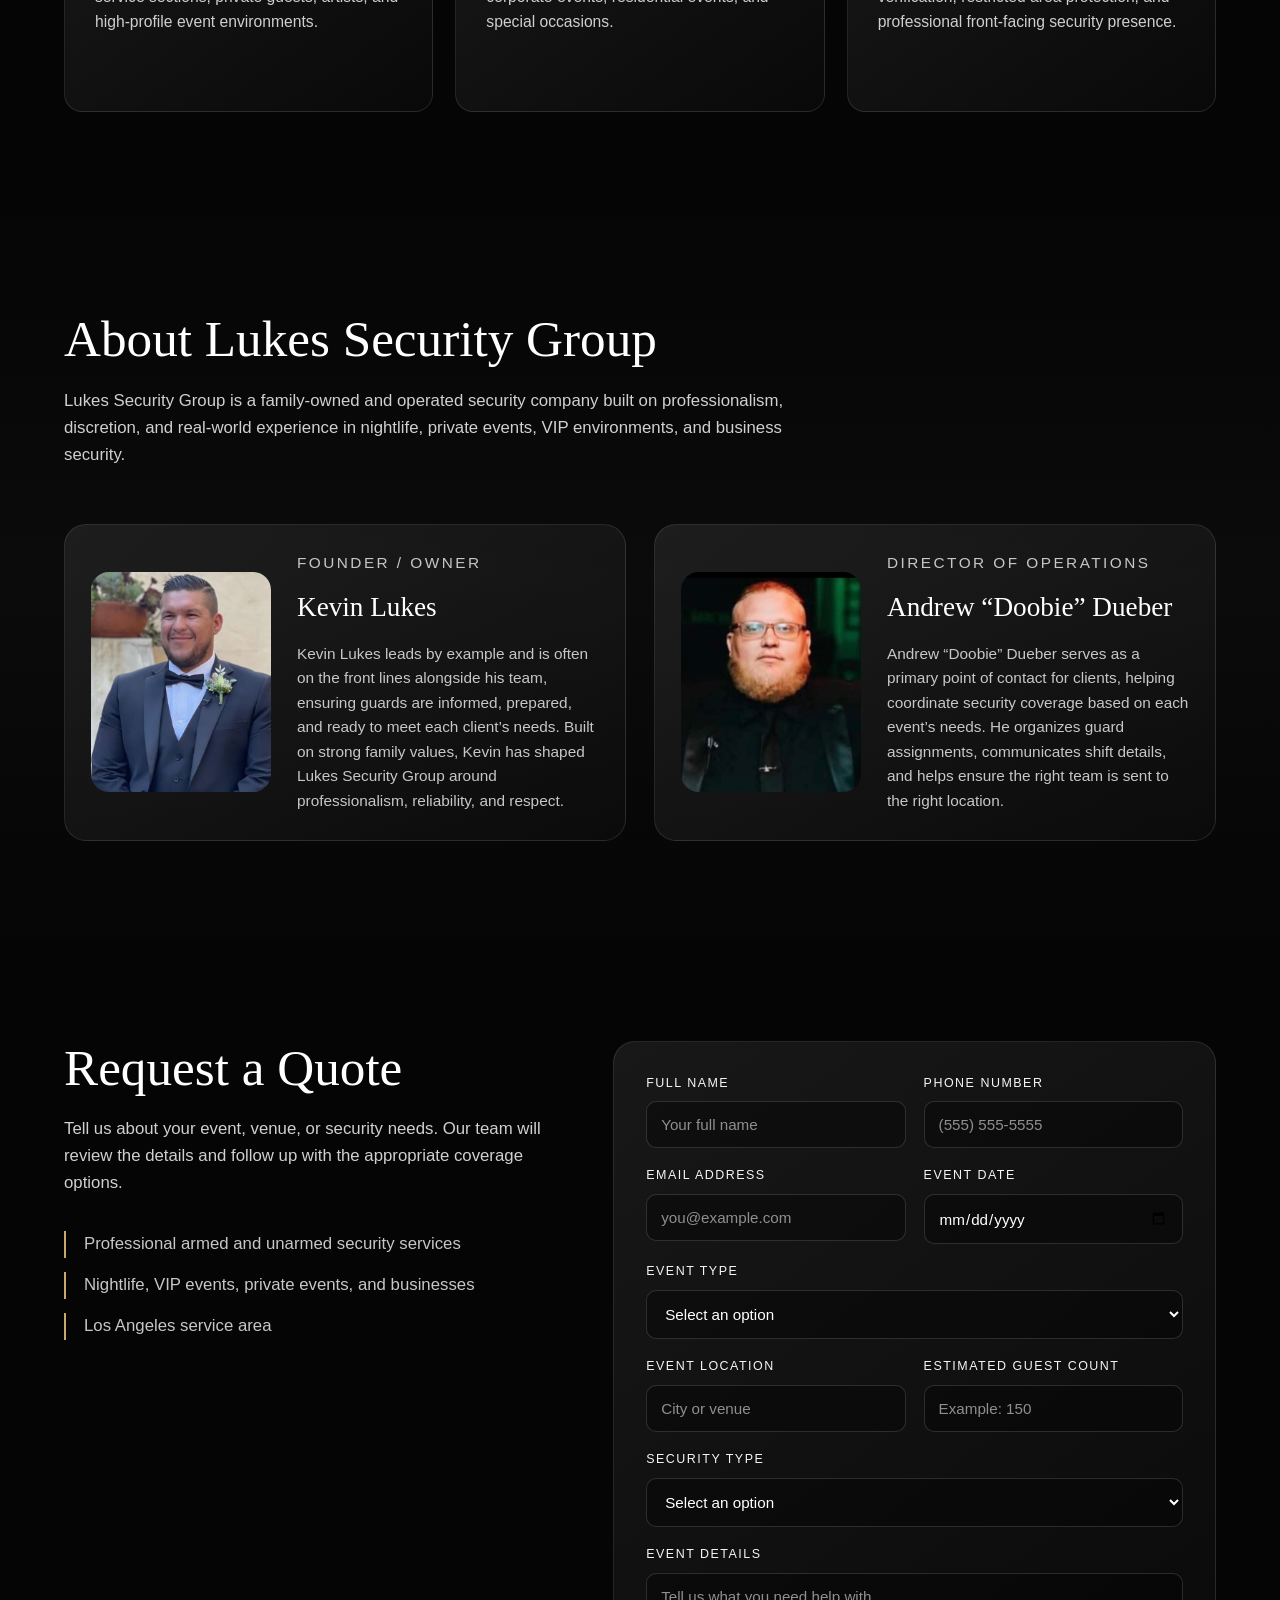
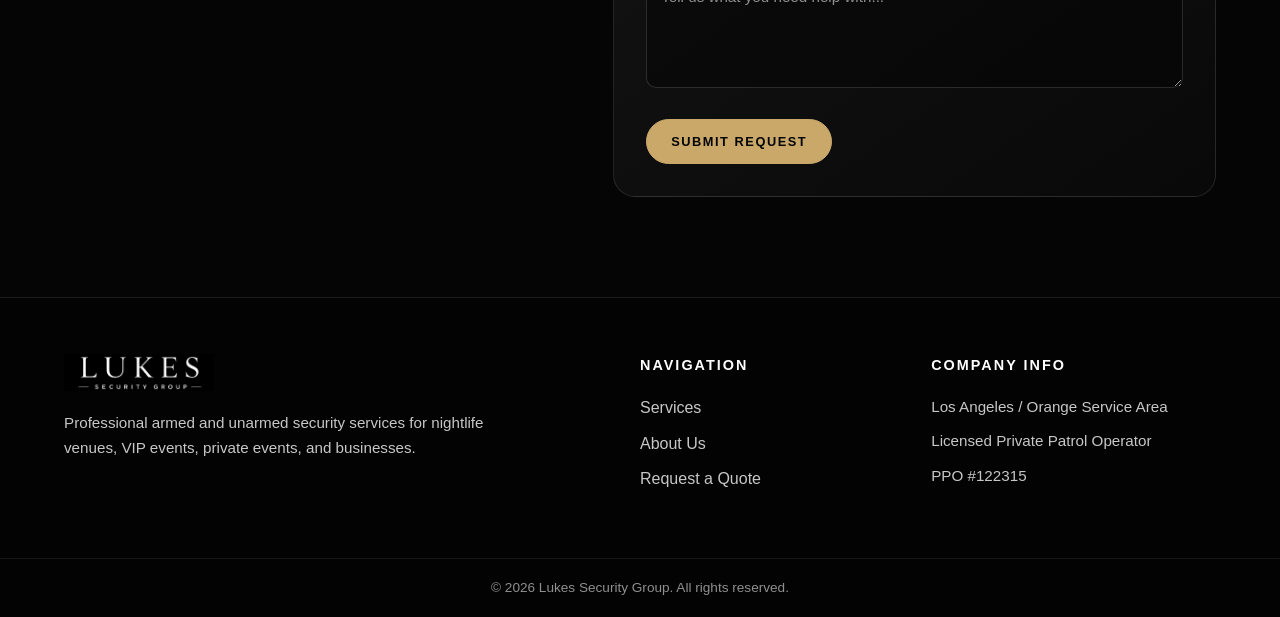
==== commit 816d880d: "general debug" ====
--- a/index.html
+++ b/index.html
@@ -10,18 +10,18 @@
     </head>
     <body>
         <header class="site-header">
-        <nav class ="navbar">
-            <a href ="#" class="logo-link">
-                <img src="assets/LSG.png" alt ="Lukes Security Group Logo" class="logo">
-            </a>
-
-            <ul class = "nav-links">
-                <li><a href="#services">Services</a></li> 
-                <li><a href ="#about">About Us</a></li>
-                <li><a href="#quote">Request a Quote</a></li>
-            </ul>
-        </nav>
-    </header>
+            <nav class ="navbar">
+                <a href ="#" class="logo-link">
+                    <img src="assets/LSG.png" alt ="Lukes Security Group Logo" class="logo">
+                </a>
+
+                <ul class = "nav-links">
+                    <li><a href="#services">Services</a></li> 
+                    <li><a href ="#about">About Us</a></li>
+                    <li><a href="#quote">Request a Quote</a></li>
+                </ul>
+            </nav>
+        </header>
     <main>
         <section class="hero">
             <div class="hero-overlay"></div>
@@ -42,7 +42,7 @@
             </div>
         </section>
 
-        <section class="experience-strip" aria-label="experience across high-profile events and venues">
+        <section class="experience-strip" aria-label="Experience across high-profile events and venues">
             <div class="experience-container">
                 <p class="experience-label">Experience Across High-Profile Events & Venues</p>
                 <div class="experience-marquee">
@@ -71,54 +71,55 @@
                 <div class="services-heading">
                     <h2>Our Services</h2>
                 </div>
-                <div class="service-grid">
-                    ...
-                </div>
-            </div>
-        </section>
-
-            <div class="services-grid">
-                <article class="service-card">
-                <h3>Armed Security</h3>
-            <p>
-                Professional armed security services for clients and environments that require a higher level of protection and readiness.
-            </p>
-            </article>
-                <article class="service-card">
-                    <h3>Unarmed Security</h3>
-                    <p>
-                        Reliable unarmed security for events, businesses, venues, and private gatherings
-                        where presence, communication, and control matter.
-                    </p>
-            </article>
-                <article class="service-card">
-                    <h3>Nightlife Security</h3>
-                    <p>
-                        Security support for nightclubs, lounges, and entertainment venues with a focus 
-                        on access control, guest safety, and crowd management.
-                    </p>
-            </article>
-            <article class="service-card">
-                <h3>VIP & Table Service Security</h3>
-                <p>
-                    Discreet protection for VIP areas, table service sections, private guests,
-                    artists, and high-profile event environments.
-                </p>
-            </article>
-            <article class="service-card">
-                <h3>Private Event Security</h3>
-                <p>
-                    Professional Security for private gatherings, corporate events, residential events,
-                    and special occasions.
-                </p>
-            </article>
-            <article class="service-card">
-                <h3>Access Control</h3>
-                <p>
-                   Organized entry management, guest verification, restricted area protection,
-                    and professional front-facing security presence.
-                </p>
-            </article>
+
+                <div class="services-grid">
+                    <article class="service-card">
+                        <h3>Armed Security</h3>
+                        <p>
+                            Professional armed security services for clients and environments that require a higher level of protection and readiness.
+                        </p>
+                    </article>
+
+                    <article class="service-card">
+                        <h3>Unarmed Security</h3>
+                        <p>
+                            Reliable unarmed security for events, businesses, venues, and private gatherings
+                            where presence, communication, and control matter.
+                        </p>
+                    </article>
+
+                    <article class="service-card">
+                        <h3>Nightlife Security</h3>
+                        <p>
+                            Security support for nightclubs, lounges, and entertainment venues with a focus 
+                            on access control, guest safety, and crowd management.
+                        </p>
+                    </article>
+
+                    <article class="service-card">
+                        <h3>VIP & Table Service Security</h3>
+                        <p>
+                            Discreet protection for VIP areas, table service sections, private guests,
+                            artists, and high-profile event environments.
+                        </p>
+                    </article>
+
+                    <article class="service-card">
+                        <h3>Private Event Security</h3>
+                        <p>
+                            Professional security for private gatherings, corporate events, residential events,
+                            and special occasions.
+                        </p>
+                    </article>
+
+                    <article class="service-card">
+                        <h3>Access Control</h3>
+                        <p>
+                            Organized entry management, guest verification, restricted area protection,
+                            and professional front-facing security presence.
+                        </p>
+                    </article>
+                </div>
             </div>
         </section>
 
@@ -231,7 +232,7 @@
 
                         <div class="form-group">
                             <label for="guest-count">Estimated Guest Count</label>
-                            <input type="number" id="guest-count" name="guest-count" placeholder="Example: 150">
+                            <input type="number" id="guest-count" name="guest-count" min="1" placeholder="Example: 150">
                         </div>
                     </div>
 
@@ -247,7 +248,7 @@
 
                     <div class="form-group">
                         <label for="message">Event Details</label>
-                        <textarea id="message" name="message" rows="5" placeholder="Tell us what you need help with..."></textarea>
+                        <textarea id="message" name="message" rows="5" placeholder="Tell us what you need help with..." required></textarea>
                     </div>
 
                     <button type="submit" class="btn btn-primary form-button">Submit Request</button>
--- a/css/styles.css
+++ b/css/styles.css
@@ -25,10 +25,8 @@
     height: auto;
 }
 
-/* ============================= */
+ 
 /* HEADER / NAVBAR */
-/* ============================= */
-
 .site-header {
     position: fixed;
     top: 0;
@@ -83,10 +81,8 @@
     color: #c9a86a;
 }
 
-/* ============================= */
+ 
 /* HERO */
-/* ============================= */
-
 .hero {
     min-height: 100vh;
     position: relative;
@@ -149,10 +145,8 @@
     gap: 16px;
 }
 
-/* ============================= */
+ 
 /* BUTTONS */
-/* ============================= */
-
 .btn {
     display: inline-block;
     padding: 14px 24px;
@@ -188,20 +182,16 @@
     border-color: #c9a86a;
 }
 
-/* ============================= */
+ 
 /* SHARED SECTION LAYOUT */
-/* ============================= */
-
 .section-container {
     max-width: 1200px;
     margin: 0 auto;
     padding: 100px 24px;
 }
 
-/* ============================= */
+ 
 /* EXPERIENCE STRIP */
-/* ============================= */
-
 .experience-strip {
     background-color: #050505;
     border-top: 1px solid rgba(255, 255, 255, 0.08);
@@ -253,10 +243,8 @@
     }
 }
 
-/* ============================= */
+ 
 /* SERVICES */
-/* ============================= */
-
 .services-section {
     background-color: #050505;
 }
@@ -329,10 +317,8 @@
     font-size: 0.98rem;
 }
 
-/* ============================= */
+ 
 /* ABOUT / TEAM */
-/* ============================= */
-
 .about-section {
     background:
         linear-gradient(
@@ -419,10 +405,8 @@
     font-size: 0.96rem;
 }
 
-/* ============================= */
+ 
 /* QUOTE SECTION */
-/* ============================= */
-
 .quote-section {
     background-color: #050505;
 }
@@ -525,10 +509,8 @@
     cursor: pointer;
 }
 
-/* ============================= */
+ 
 /* FOOTER */
-/* ============================= */
-
 .site-footer {
     background-color: #030303;
     border-top: 1px solid rgba(255, 255, 255, 0.1);
@@ -599,9 +581,9 @@
     font-size: 0.85rem;
 }
 
-/* ============================= */
+ 
 /* TABLET */
-/* ============================= */
+ 
 
 @media (max-width: 1024px) {
     .services-grid {
@@ -618,10 +600,8 @@
     }
 }
 
-/* ============================= */
+ 
 /* MOBILE */
-/* ============================= */
-
 @media (max-width: 768px) {
     html {
         scroll-padding-top: 0;
@@ -895,10 +875,7 @@
     }
 }
 
-/* ============================= */
-/* SMALL PHONES */
-/* ============================= */
-
+/* SMALL PHONES */ 
 @media (max-width: 480px) {
     .navbar {
         padding: 12px 14px 14px;
@@ -997,10 +974,8 @@
     }
 }
 
-/* ============================= */
+ 
 /* TOUCH DEVICE CLEANUP */
-/* ============================= */
-
 @media (hover: none) {
     .service-card:hover {
         transform: none;
